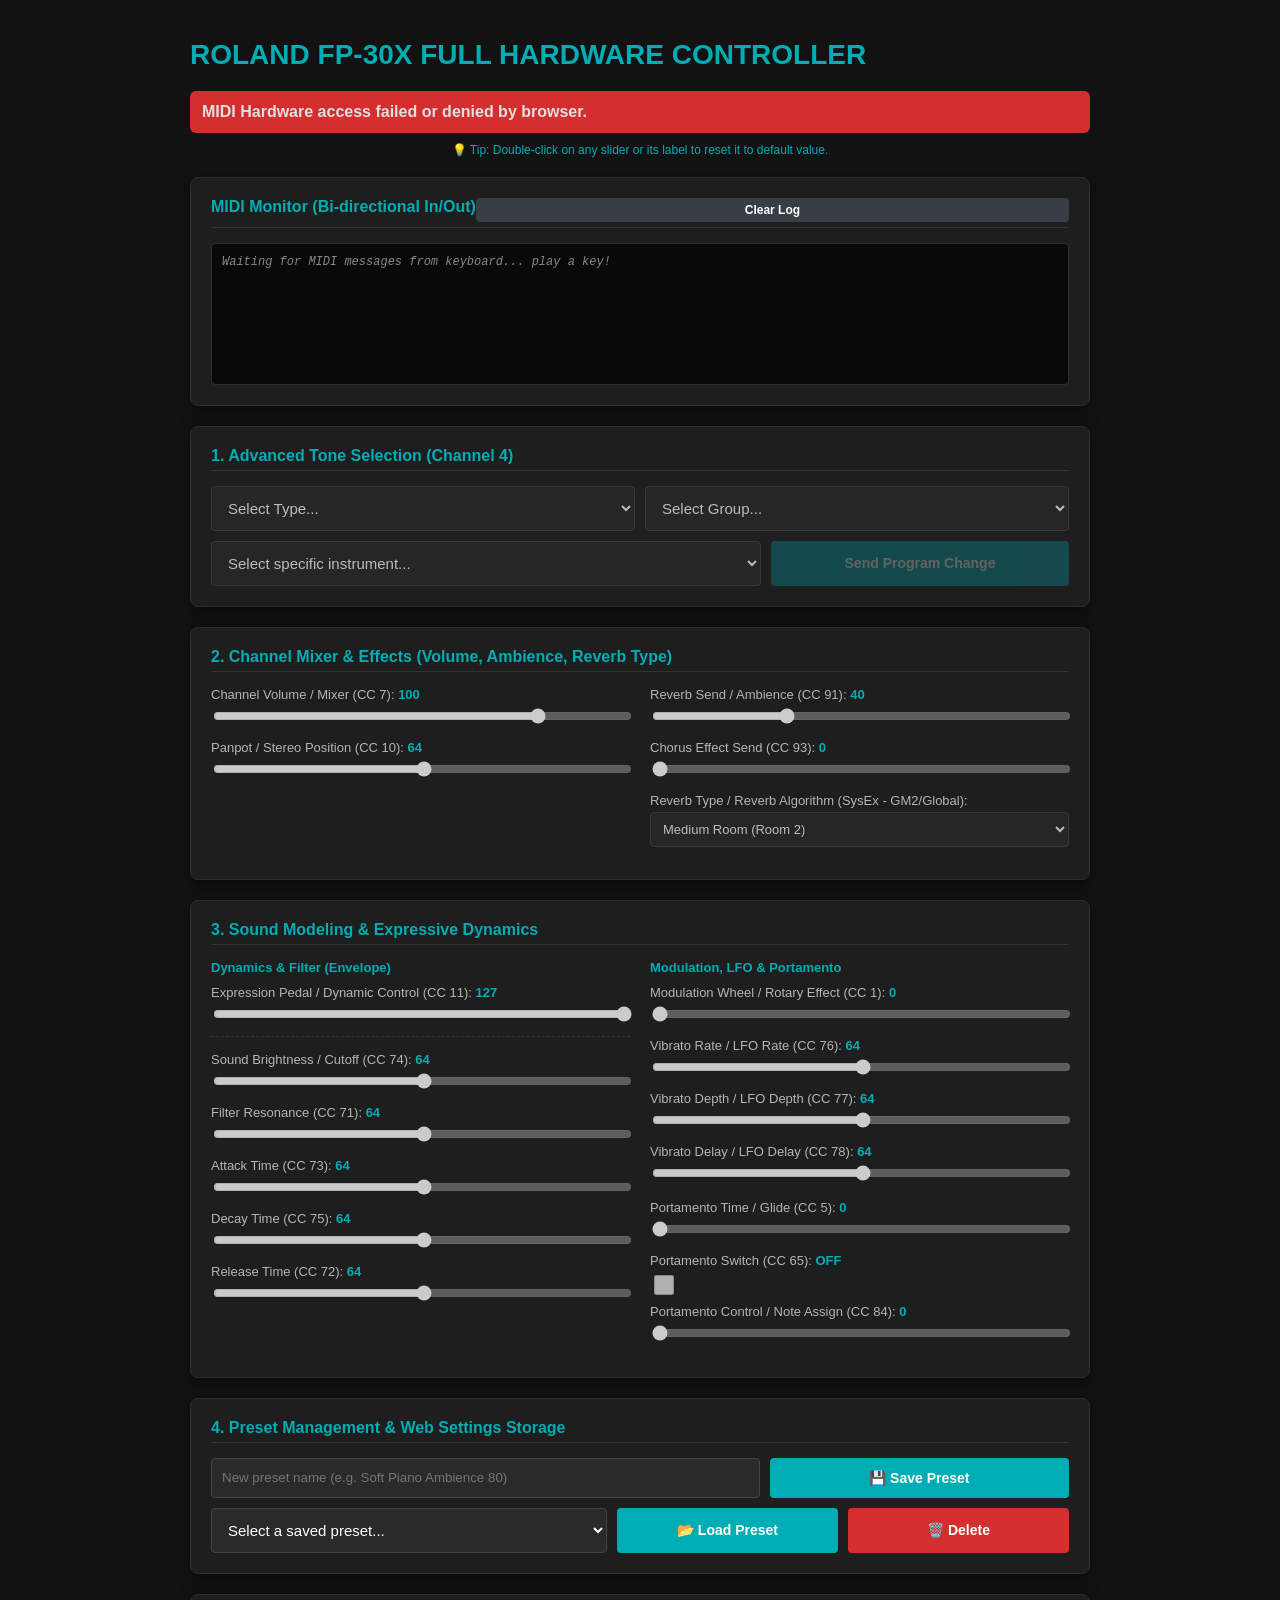
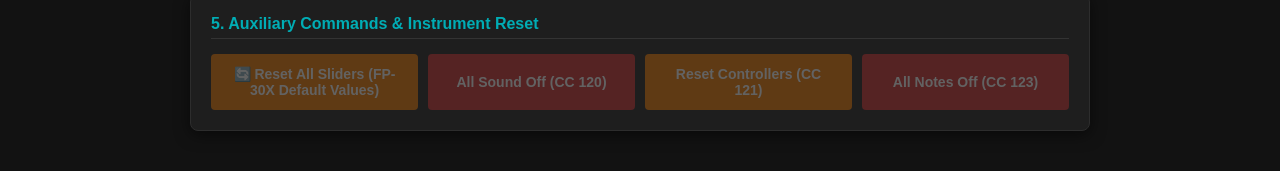
==== index.html @ 922e84ca "Rename fp30x.html to index.html" ====
<!DOCTYPE html>
<html lang="en">
<head>
    <meta charset="UTF-8">
    <meta name="viewport" content="width=device-width, initial-scale=1.0">
    <title>Roland FP-30X Web Controller & Monitor</title>
    <link rel="stylesheet" href="style.css">
</head>
<body>

<div class="container">
    <h1>Roland FP-30X Full Hardware Controller</h1>
    <div id="status" class="status">Waiting for MIDI connection...</div>
    <p class="subtitle" style="text-align: center; margin-bottom: 20px; color: #00adb5;">💡 Tip: Double-click on any slider or its label to reset it to default value.</p>

    <!-- INPUT MONITOR (CHANNEL 1) -->
    <div class="panel">
        <div style="display: flex; justify-content: space-between; align-items: center; border-bottom: 1px solid #333; padding-bottom: 5px; margin-bottom: 15px;">
            <h2 style="border: none; margin: 0;">MIDI Monitor (Bi-directional In/Out)</h2>
            <button id="btnClearMonitor" style="width: auto; padding: 5px 15px; margin: 0; font-size: 12px; background: #393e46;">Clear Log</button>
        </div>
        <div class="monitor-box" id="midiMonitorLog">
            <div class="monitor-row system-msg">Waiting for MIDI messages from keyboard... play a key!</div>
        </div>
    </div>

    <!-- SECTION 1: TONE & HIERARCHICAL SOUNDS -->
    <div class="panel">
        <h2>1. Advanced Tone Selection (Channel 4)</h2>
        <div class="row" style="display: flex; flex-direction: column; gap: 10px;">
            <div style="display: flex; gap: 10px;">
                <select id="macroTypeSelect" disabled>
                    <option value="">Select Type...</option>
                    <option value="Nativi">Native Instruments (SuperNATURAL)</option>
                    <option value="GM2">GM2 Instruments (General MIDI 2)</option>
                </select>
                <select id="groupSelect" disabled>
                    <option value="">Select Group...</option>
                </select>
            </div>
            <div style="display: flex; gap: 10px;">
                <select id="soundSelect" disabled style="flex: 2;">
                    <option value="">Select specific instrument...</option>
                </select>
                <button id="btnChangeSound" disabled style="flex: 1;">Send Program Change</button>
            </div>
        </div>
    </div>

    <!-- SECTION 2: CHANNEL MIXER & EFFECTS -->
    <div class="panel">
        <h2>2. Channel Mixer & Effects (Volume, Ambience, Reverb Type)</h2>
        <div class="grid-2">
            <div>
                <div class="slider-container" id="container_cc7">
                    <label class="reset-trigger">Channel Volume / Mixer (CC 7): <span id="cc7_val">100</span></label>
                    <input type="range" id="cc7" min="0" max="127" value="100" disabled>
                </div>
                <div class="slider-container" id="container_cc10">
                    <label class="reset-trigger">Panpot / Stereo Position (CC 10): <span id="cc10_val">64</span></label>
                    <input type="range" id="cc10" min="0" max="127" value="64" disabled>
                </div>
            </div>
            <div>
                <div class="slider-container" id="container_cc91">
                    <label class="reset-trigger">Reverb Send / Ambience (CC 91): <span id="cc91_val">40</span></label>
                    <input type="range" id="cc91" min="0" max="127" value="40" disabled>
                </div>
                <div class="slider-container" id="container_cc93">
                    <label class="reset-trigger">Chorus Effect Send (CC 93): <span id="cc93_val">0</span></label>
                    <input type="range" id="cc93" min="0" max="127" value="0" disabled>
                </div>
                <div class="slider-container" style="margin-top: 10px;">
                    <label>Reverb Type / Reverb Algorithm (SysEx - GM2/Global):</label>
                    <select id="reverbTypeSelect" disabled style="padding: 8px; font-size: 13px;">
                        <option value="0">Small Room (Room 1)</option>
                        <option value="1" selected>Medium Room (Room 2)</option>
                        <option value="2">Large Room (Room 3)</option>
                        <option value="3">Medium Hall (Hall 1)</option>
                        <option value="4">Large Hall (Hall 2)</option>
                        <option value="8">Plate</option>
                    </select>
                </div>
            </div>
        </div>
    </div>

    <!-- SECTION 3: SOUND MODELING & EXPRESSIVE DYNAMICS -->
    <div class="panel">
        <h2>3. Sound Modeling & Expressive Dynamics</h2>
        <div class="grid-2">
            <div>
                <h3 style="font-size:13px; color:#00adb5; margin-top:0; margin-bottom:10px;">Dynamics & Filter (Envelope)</h3>
                <div class="slider-container" id="container_cc11" style="margin-bottom: 15px; border-bottom: 1px dashed #333; padding-bottom: 10px;">
                    <label class="reset-trigger">Expression Pedal / Dynamic Control (CC 11): <span id="cc11_val">127</span></label>
                    <input type="range" id="cc11" min="0" max="127" value="127" disabled>
                </div>
                <div class="slider-container" id="container_cc74">
                    <label class="reset-trigger">Sound Brightness / Cutoff (CC 74): <span id="cc74_val">64</span></label>
                    <input type="range" id="cc74" min="0" max="127" value="64" disabled>
                </div>
                <div class="slider-container" id="container_cc71">
                    <label class="reset-trigger">Filter Resonance (CC 71): <span id="cc71_val">64</span></label>
                    <input type="range" id="cc71" min="0" max="127" value="64" disabled>
                </div>
                <div class="slider-container" id="container_cc73">
                    <label class="reset-trigger">Attack Time (CC 73): <span id="cc73_val">64</span></label>
                    <input type="range" id="cc73" min="0" max="127" value="64" disabled>
                </div>
                <div class="slider-container" id="container_cc75">
                    <label class="reset-trigger">Decay Time (CC 75): <span id="cc75_val">64</span></label>
                    <input type="range" id="cc75" min="0" max="127" value="64" disabled>
                </div>
                <div class="slider-container" id="container_cc72">
                    <label class="reset-trigger">Release Time (CC 72): <span id="cc72_val">64</span></label>
                    <input type="range" id="cc72" min="0" max="127" value="64" disabled>
                </div>
            </div>
            <div>
                <h3 style="font-size:13px; color:#00adb5; margin-top:0; margin-bottom:10px;">Modulation, LFO & Portamento</h3>
                <div class="slider-container" id="container_cc1">
                    <label class="reset-trigger">Modulation Wheel / Rotary Effect (CC 1): <span id="cc1_val">0</span></label>
                    <input type="range" id="cc1" min="0" max="127" value="0" disabled>
                </div>
                <div class="slider-container" id="container_cc76">
                    <label class="reset-trigger">Vibrato Rate / LFO Rate (CC 76): <span id="cc76_val">64</span></label>
                    <input type="range" id="cc76" min="0" max="127" value="64" disabled>
                </div>
                <div class="slider-container" id="container_cc77">
                    <label class="reset-trigger">Vibrato Depth / LFO Depth (CC 77): <span id="cc77_val">64</span></label>
                    <input type="range" id="cc77" min="0" max="127" value="64" disabled>
                </div>
                <div class="slider-container" id="container_cc78">
                    <label class="reset-trigger">Vibrato Delay / LFO Delay (CC 78): <span id="cc78_val">64</span></label>
                    <input type="range" id="cc78" min="0" max="127" value="64" disabled>
                </div>
                <div class="slider-container" id="container_cc5" style="margin-top:15px;">
                    <label class="reset-trigger">Portamento Time / Glide (CC 5): <span id="cc5_val">0</span></label>
                    <input type="range" id="cc5" min="0" max="127" value="0" disabled>
                </div>
                <div class="slider-container" id="container_cc65" style="margin-bottom:5px;">
                    <label class="reset-trigger">Portamento Switch (CC 65): <span id="cc65_val">OFF</span></label>
                    <input type="checkbox" id="cc65" disabled>
                </div>
                <div class="slider-container" id="container_cc84">
                    <label class="reset-trigger">Portamento Control / Note Assign (CC 84): <span id="cc84_val">0</span></label>
                    <input type="range" id="cc84" min="0" max="127" value="0" disabled>
                </div>
            </div>
        </div>
    </div>

    <!-- SECTION 4: PRESET MANAGEMENT & WEB SETTINGS STORAGE -->
    <div class="panel">
        <h2>4. Preset Management & Web Settings Storage</h2>
        <div class="row" style="display: flex; gap: 10px; flex-wrap: wrap;">
            <input type="text" id="presetNameInput" placeholder="New preset name (e.g. Soft Piano Ambience 80)" style="flex: 2; padding: 10px; background: #2a2a2a; border: 1px solid #444; color: white; border-radius: 4px;">
            <button id="btnSavePreset" style="flex: 1;">💾 Save Preset</button>
        </div>
        <div class="row" style="display: flex; gap: 10px; margin-top: 10px; flex-wrap: wrap;">
            <select id="presetSelect" style="flex: 2;">
                <option value="">Select a saved preset...</option>
            </select>
            <button id="btnLoadPreset" style="flex: 1;">📂 Load Preset</button>
            <button id="btnDeletePreset" class="btn-danger" style="flex: 1; min-width: 100px;">🗑️ Delete</button>
        </div>
    </div>

    <!-- SECTION 5: AUXILIARY COMMANDS & INSTRUMENT RESET -->
    <div class="panel">
        <h2>5. Auxiliary Commands & Instrument Reset</h2>
        <div class="btn-group">
            <button id="btnResetAllSliders" class="btn-warn" disabled>🔄 Reset All Sliders (FP-30X Default Values)</button>
            <button id="btnAllSoundOff" class="btn-danger" disabled>All Sound Off (CC 120)</button>
            <button id="btnResetControllers" class="btn-warn" disabled>Reset Controllers (CC 121)</button>
            <button id="btnAllNotesOff" class="btn-danger" disabled>All Notes Off (CC 123)</button>
        </div>
    </div>

    <!-- SECTION 6: DRUM VISUALIZER PANELS -->
    <div id="drumVisualizer" class="panel hidden">
        <h2>6. Selected Drum Kit Key Map</h2>
        <p class="subtitle">Check physical key assignments for sampled percussion on your FP-30X</p>
        <select id="drumKeySelect" disabled></select>
        <div class="table-responsive">
            <table id="drumTable">
                <thead>
                    <tr><th>Drum Set</th><th>Assigned Hardware Instrument</th></tr>
                </thead>
                <tbody></tbody>
            </table>
        </div>
    </div>
</div>

<script src="sounds-config.js"></script>
<script src="app.js"></script>
</body>
</html>
---- style.css ----
body {
    font-family: 'Segoe UI', -apple-system, BlinkMacSystemFont, sans-serif;
    background: #121212;
    color: #e0e0e0;
    padding: 20px;
    margin: 0;
}

.container {
    max-width: 900px;
    margin: 0 auto;
}

h1 {
    color: #00adb5;
    font-size: 28px;
    margin-bottom: 20px;
    text-transform: uppercase;
}

h2 {
    font-size: 16px;
    color: #00adb5;
    margin-top: 0;
    margin-bottom: 15px;
    border-bottom: 1px solid #333;
    padding-bottom: 5px;
    text-align: left;
}

.panel {
    background: #1e1e1e;
    padding: 20px;
    border-radius: 8px;
    box-shadow: 0 4px 15px rgba(0,0,0,0.5);
    margin-bottom: 20px;
    border: 1px solid #2d2d2d;
}

.grid-2 {
    display: grid;
    grid-template-columns: 1fr 1fr;
    gap: 20px;
}

@media(max-width: 768px) {
    .grid-2 { grid-template-columns: 1fr; }
}

.status {
    margin-bottom: 20px;
    padding: 12px;
    border-radius: 6px;
    font-weight: bold;
    background: #393e46;
}

.slider-container {
    text-align: left;
    margin-bottom: 12px;
}

.slider-container label {
    display: block;
    font-size: 13px;
    color: #b5b5b5;
    margin-bottom: 4px;
}

.slider-container label span {
    font-weight: bold;
    color: #00adb5;
}

input[type=range] {
    width: 100%;
    background: #333;
    accent-color: #00adb5;
}

input[type=checkbox] {
    width: 20px;
    height: 20px;
    accent-color: #00adb5;
}

.btn-group {
    display: flex;
    gap: 10px;
    flex-wrap: wrap;
}

button {
    background: #00adb5;
    color: white;
    border: none;
    padding: 12px 18px;
    border-radius: 4px;
    cursor: pointer;
    font-size: 14px;
    font-weight: bold;
    flex: 1;
    min-width: 200px;
    transition: filter 0.2s;
}

button:hover:not(:disabled) { filter: brightness(1.2); }
button:disabled { opacity: 0.3; cursor: not-allowed; }

.btn-danger { background: #d32f2f; }
.btn-warn { background: #f57c00; }

select {
    padding: 12px;
    background: #2a2a2a;
    color: white;
    border: 1px solid #444;
    border-radius: 4px;
    font-size: 15px;
    width: 100%;
}

.row {
    display: flex;
    gap: 15px;
}
.row select { flex: 2; }
.row button { flex: 1; margin-top: 0; }

optgroup { background: #1e1e1e; color: #00adb5; }
optgroup option { color: #fff; }
.hidden { display: none; }
.subtitle { font-size: 12px; color: #888; text-align: left; margin-top: -10px; }
table { width: 100%; border-collapse: collapse; text-align: left; margin-top: 15px; font-size: 13px;}
th, td { padding: 8px; border-bottom: 1px solid #333; }
th { background: #2a2a2a; color: #00adb5; }

.monitor-box {
    background: #090909;
    border: 1px solid #2d2d2d;
    border-radius: 4px;
    height: 120px;
    overflow-y: auto;
    padding: 10px;
    text-align: left;
    font-family: 'Courier New', Courier, monospace;
    font-size: 12px;
}

.monitor-row {
    margin-bottom: 4px;
    line-height: 1.4;
}

.note-on { color: #4caf50; }
.note-off { color: #f44336; }
.cc-msg { color: #ffeb3b; }
.pb-msg { color: #2196f3; }
.system-msg { color: #888; font-style: italic; }
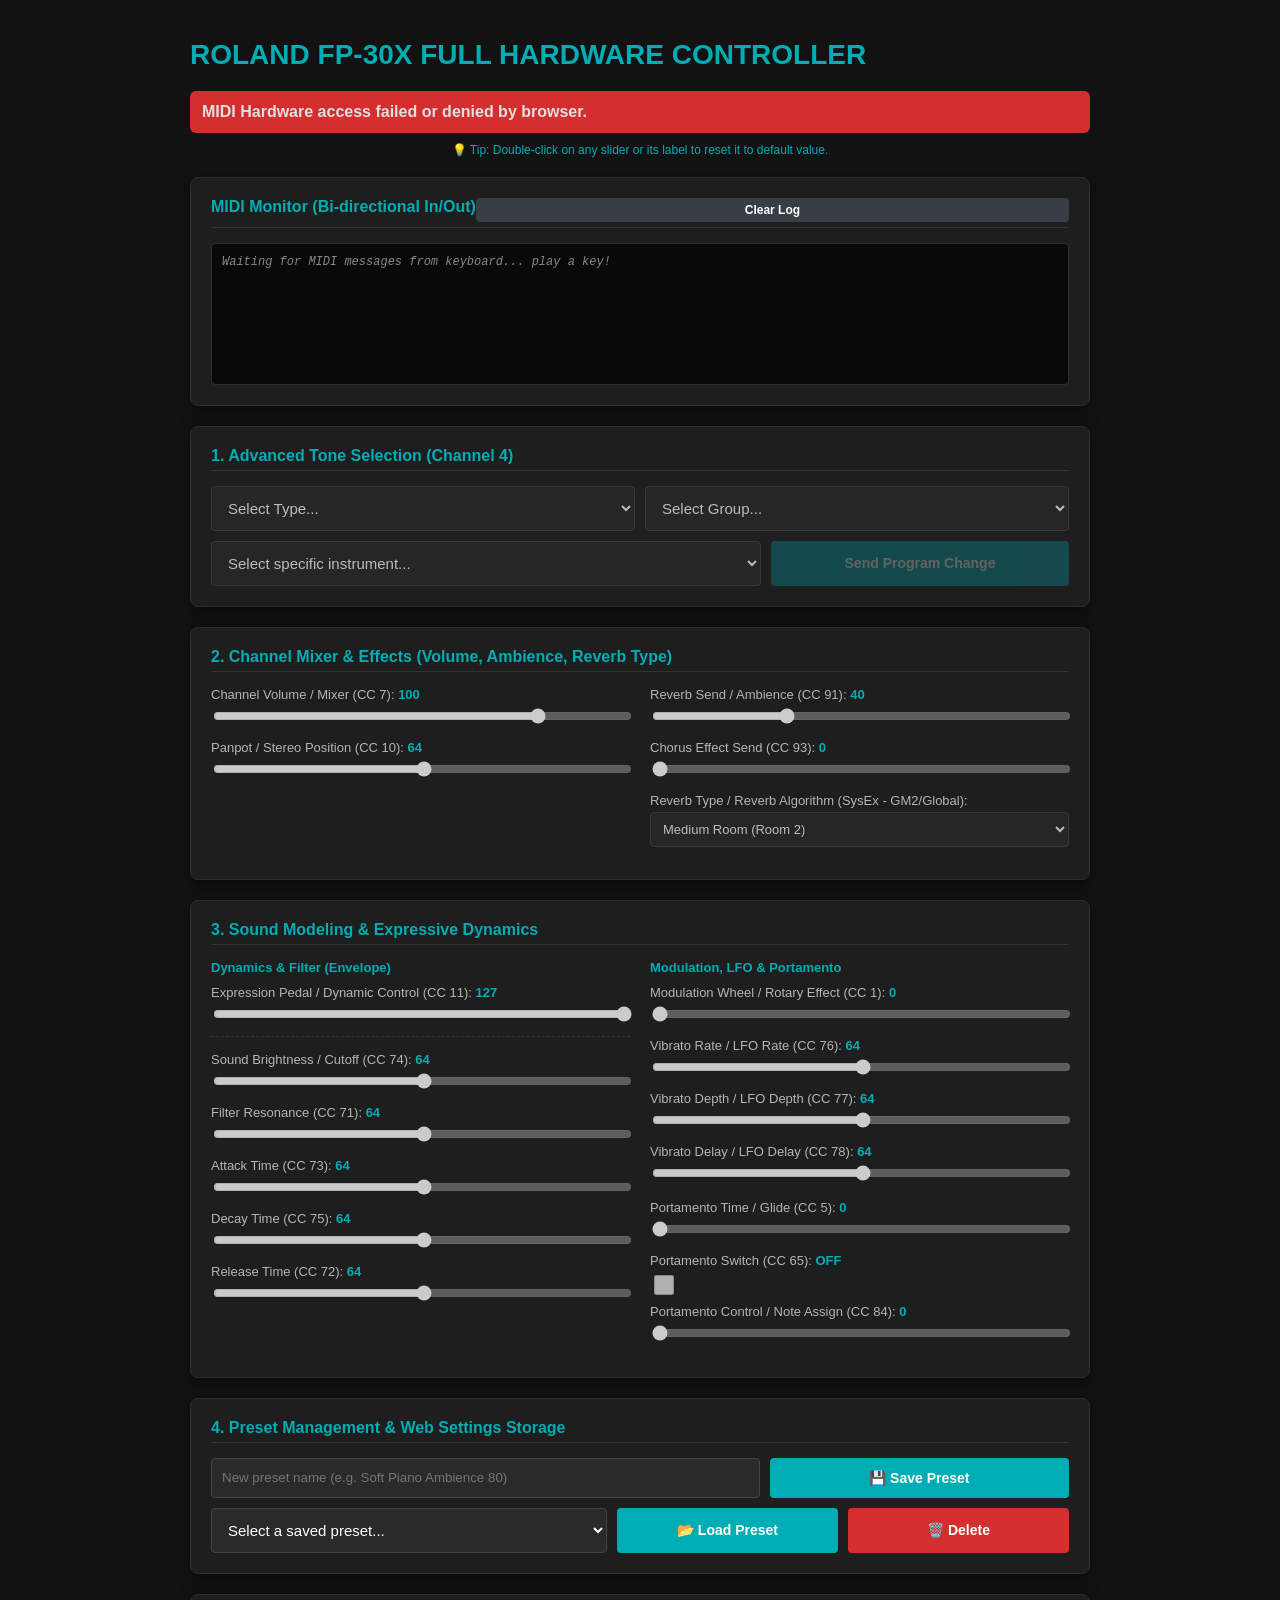
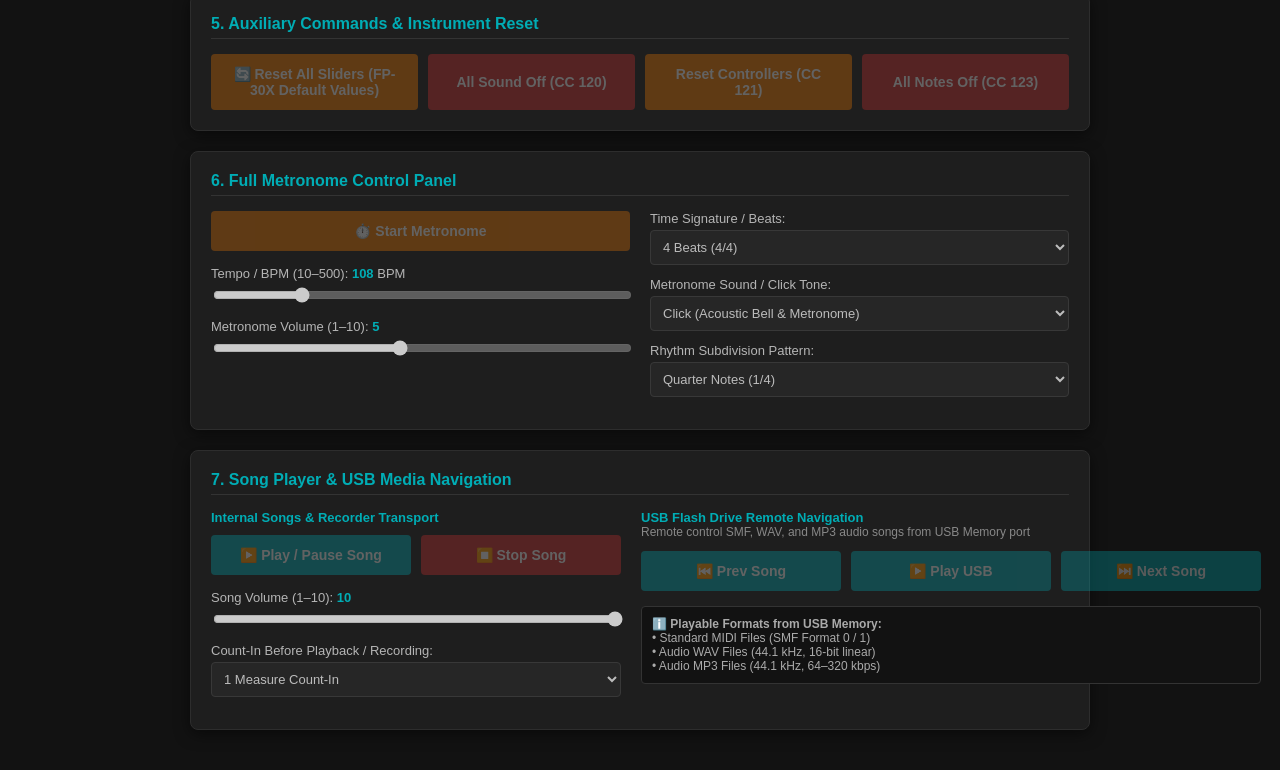
==== commit 4251fa26: "Add files via upload" ====
--- a/index.html
+++ b/index.html
@@ -177,9 +177,102 @@
         </div>
     </div>
 
-    <!-- SECTION 6: DRUM VISUALIZER PANELS -->
+    <!-- SECTION 6: FULL METRONOME CONTROL -->
+    <div class="panel">
+        <h2>6. Full Metronome Control Panel</h2>
+        <div class="grid-2">
+            <div>
+                <div style="display: flex; gap: 10px; margin-bottom: 15px; align-items: center;">
+                    <button id="metroToggleBtn" class="btn-warn" disabled style="flex: 1;">⏱️ Start Metronome</button>
+                </div>
+                <div class="slider-container">
+                    <label>Tempo / BPM (10–500): <span id="metroBpmVal">108</span> BPM</label>
+                    <input type="range" id="metroBpmInput" min="10" max="500" value="108" disabled>
+                </div>
+                <div class="slider-container">
+                    <label>Metronome Volume (1–10): <span id="metroVolVal">5</span></label>
+                    <input type="range" id="metroVolInput" min="1" max="10" value="5" disabled>
+                </div>
+            </div>
+            <div>
+                <div class="slider-container">
+                    <label>Time Signature / Beats:</label>
+                    <select id="metroBeatSelect" disabled style="padding: 8px; font-size: 13px;">
+                        <option value="0">0 (Weak beats only / 4/4)</option>
+                        <option value="2">2 Beats (2/4)</option>
+                        <option value="3">3 Beats (3/4)</option>
+                        <option value="4" selected>4 Beats (4/4)</option>
+                        <option value="5">5 Beats (5/4)</option>
+                        <option value="6">6 Beats (6/4)</option>
+                        <option value="7">7 Beats (7/4)</option>
+                    </select>
+                </div>
+                <div class="slider-container" style="margin-top: 10px;">
+                    <label>Metronome Sound / Click Tone:</label>
+                    <select id="metroToneSelect" disabled style="padding: 8px; font-size: 13px;">
+                        <option value="0" selected>Click (Acoustic Bell & Metronome)</option>
+                        <option value="1">Electronic Click</option>
+                        <option value="2">Voice (Japanese)</option>
+                        <option value="3">Voice (English)</option>
+                    </select>
+                </div>
+                <div class="slider-container" style="margin-top: 10px;">
+                    <label>Rhythm Subdivision Pattern:</label>
+                    <select id="metroPatternSelect" disabled style="padding: 8px; font-size: 13px;">
+                        <option value="0" selected>Quarter Notes (1/4)</option>
+                        <option value="1">Eighth Notes (1/8)</option>
+                        <option value="2">Triplets (1/8T)</option>
+                        <option value="3">Sixteenth Notes (1/16)</option>
+                    </select>
+                </div>
+            </div>
+        </div>
+    </div>
+
+    <!-- SECTION 7: INTERNAL SONG PLAYER & USB MEDIA COMPANION -->
+    <div class="panel">
+        <h2>7. Song Player & USB Media Navigation</h2>
+        <div class="grid-2">
+            <div>
+                <h3 style="font-size:13px; color:#00adb5; margin-top:0; margin-bottom:10px;">Internal Songs & Recorder Transport</h3>
+                <div style="display: flex; gap: 10px; margin-bottom: 15px;">
+                    <button id="songPlayBtn" style="flex: 1;" disabled>▶️ Play / Pause Song</button>
+                    <button id="songStopBtn" class="btn-danger" style="flex: 1;" disabled>⏹️ Stop Song</button>
+                </div>
+                <div class="slider-container">
+                    <label>Song Volume (1–10): <span id="songVolVal">10</span></label>
+                    <input type="range" id="songVolInput" min="1" max="10" value="10" disabled>
+                </div>
+                <div class="slider-container" style="margin-top: 10px;">
+                    <label>Count-In Before Playback / Recording:</label>
+                    <select id="countInSelect" disabled style="padding: 8px; font-size: 13px;">
+                        <option value="0">Off (Start Immediately)</option>
+                        <option value="1" selected>1 Measure Count-In</option>
+                        <option value="2">2 Measures Count-In</option>
+                    </select>
+                </div>
+            </div>
+            <div>
+                <h3 style="font-size:13px; color:#00adb5; margin-top:0; margin-bottom:10px;">USB Flash Drive Remote Navigation</h3>
+                <p class="subtitle" style="margin-bottom: 12px;">Remote control SMF, WAV, and MP3 audio songs from USB Memory port</p>
+                <div style="display: flex; gap: 10px; margin-bottom: 15px;">
+                    <button id="usbPrevBtn" style="flex: 1;" disabled>⏮️ Prev Song</button>
+                    <button id="usbPlayBtn" style="flex: 1;" disabled>▶️ Play USB</button>
+                    <button id="usbNextBtn" style="flex: 1;" disabled>⏭️ Next Song</button>
+                </div>
+                <div style="background: #121212; padding: 10px; border-radius: 4px; font-size: 12px; color: #aaa; border: 1px solid #333;">
+                    ℹ️ <strong>Playable Formats from USB Memory:</strong><br>
+                    • Standard MIDI Files (SMF Format 0 / 1)<br>
+                    • Audio WAV Files (44.1 kHz, 16-bit linear)<br>
+                    • Audio MP3 Files (44.1 kHz, 64–320 kbps)
+                </div>
+            </div>
+        </div>
+    </div>
+
+    <!-- SECTION 8: DRUM VISUALIZER PANELS -->
     <div id="drumVisualizer" class="panel hidden">
-        <h2>6. Selected Drum Kit Key Map</h2>
+        <h2>8. Selected Drum Kit Key Map</h2>
         <p class="subtitle">Check physical key assignments for sampled percussion on your FP-30X</p>
         <select id="drumKeySelect" disabled></select>
         <div class="table-responsive">
@@ -196,4 +289,4 @@
 <script src="sounds-config.js"></script>
 <script src="app.js"></script>
 </body>
-</html>
+</html>
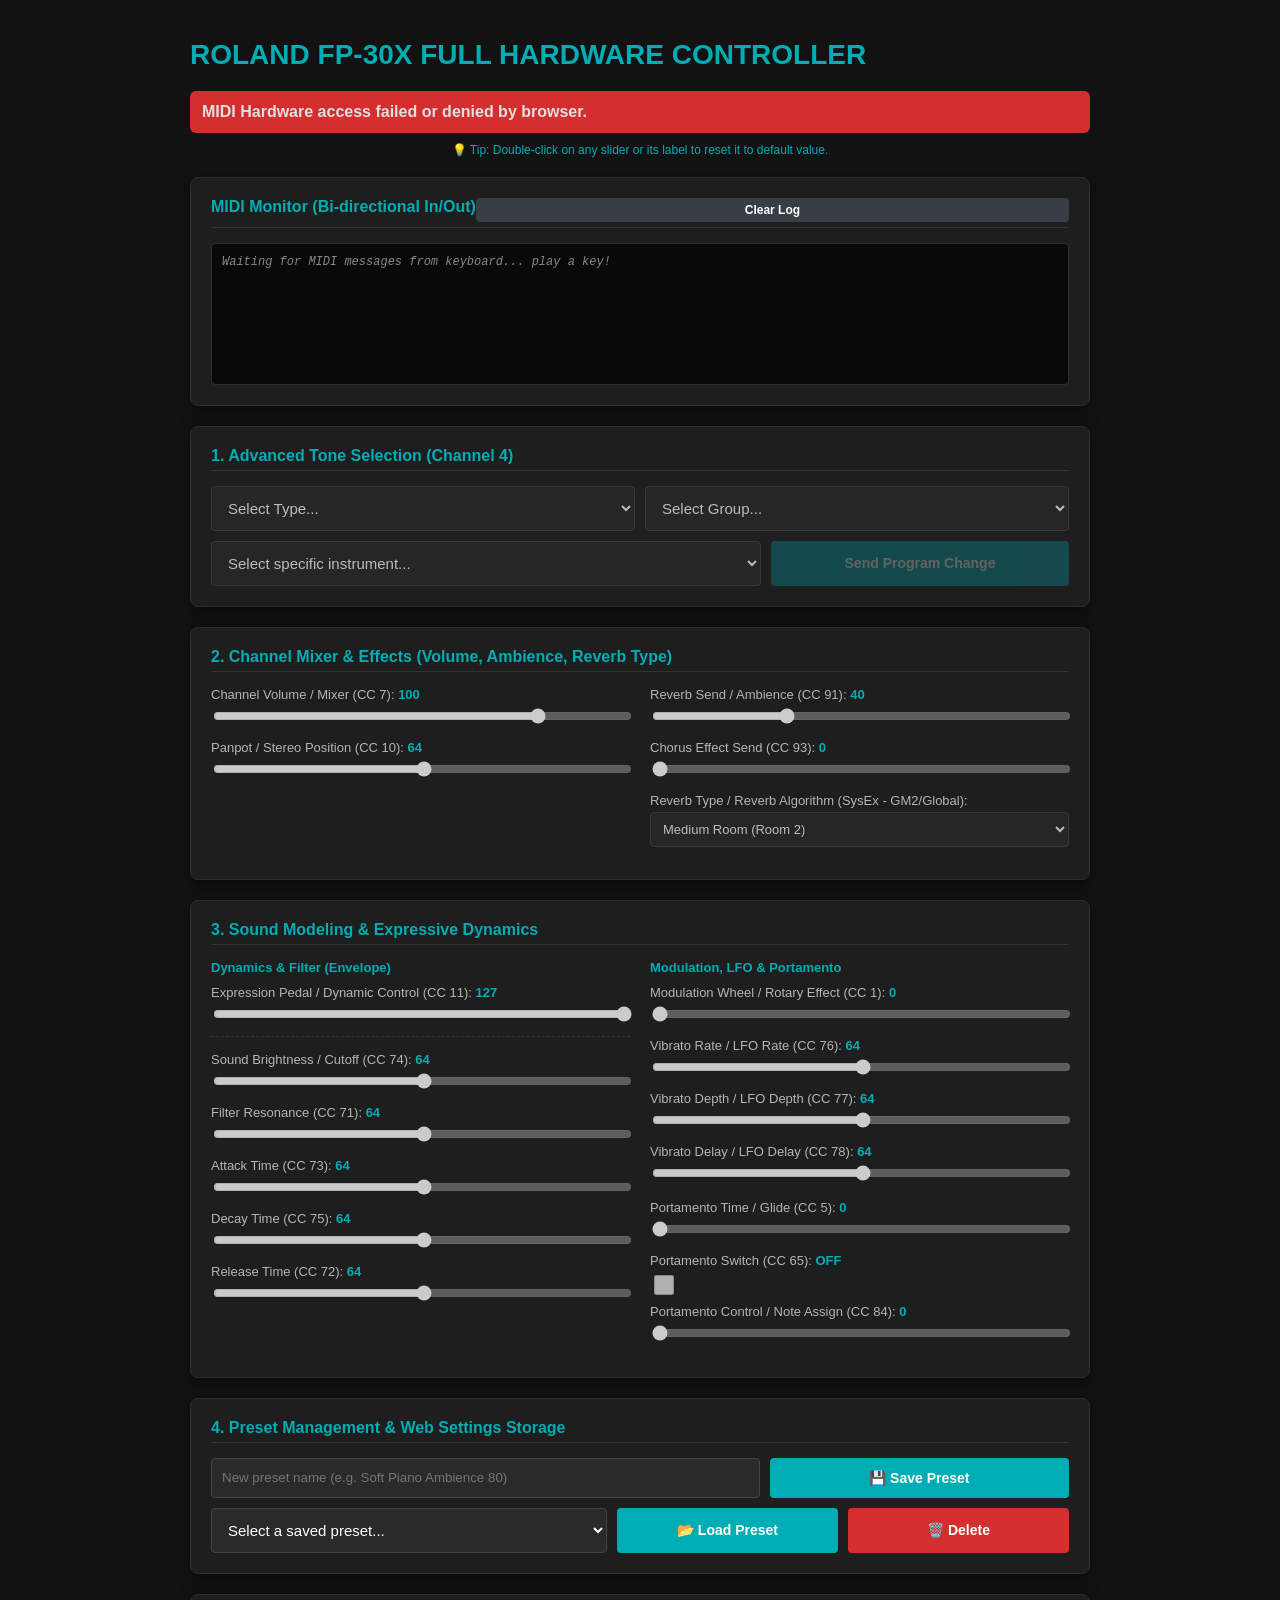
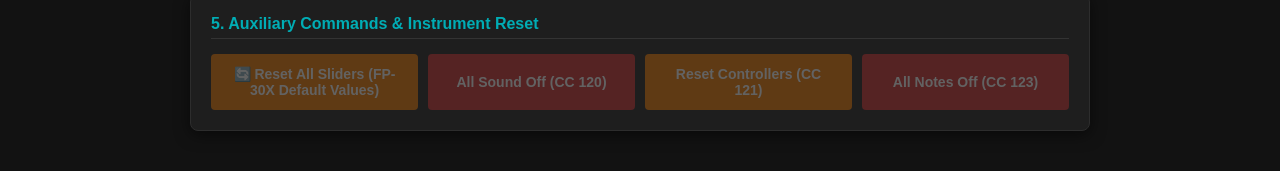
==== commit c3a77935: "Add files via upload" ====
--- a/index.html
+++ b/index.html
@@ -177,102 +177,9 @@
         </div>
     </div>
 
-    <!-- SECTION 6: FULL METRONOME CONTROL -->
-    <div class="panel">
-        <h2>6. Full Metronome Control Panel</h2>
-        <div class="grid-2">
-            <div>
-                <div style="display: flex; gap: 10px; margin-bottom: 15px; align-items: center;">
-                    <button id="metroToggleBtn" class="btn-warn" disabled style="flex: 1;">⏱️ Start Metronome</button>
-                </div>
-                <div class="slider-container">
-                    <label>Tempo / BPM (10–500): <span id="metroBpmVal">108</span> BPM</label>
-                    <input type="range" id="metroBpmInput" min="10" max="500" value="108" disabled>
-                </div>
-                <div class="slider-container">
-                    <label>Metronome Volume (1–10): <span id="metroVolVal">5</span></label>
-                    <input type="range" id="metroVolInput" min="1" max="10" value="5" disabled>
-                </div>
-            </div>
-            <div>
-                <div class="slider-container">
-                    <label>Time Signature / Beats:</label>
-                    <select id="metroBeatSelect" disabled style="padding: 8px; font-size: 13px;">
-                        <option value="0">0 (Weak beats only / 4/4)</option>
-                        <option value="2">2 Beats (2/4)</option>
-                        <option value="3">3 Beats (3/4)</option>
-                        <option value="4" selected>4 Beats (4/4)</option>
-                        <option value="5">5 Beats (5/4)</option>
-                        <option value="6">6 Beats (6/4)</option>
-                        <option value="7">7 Beats (7/4)</option>
-                    </select>
-                </div>
-                <div class="slider-container" style="margin-top: 10px;">
-                    <label>Metronome Sound / Click Tone:</label>
-                    <select id="metroToneSelect" disabled style="padding: 8px; font-size: 13px;">
-                        <option value="0" selected>Click (Acoustic Bell & Metronome)</option>
-                        <option value="1">Electronic Click</option>
-                        <option value="2">Voice (Japanese)</option>
-                        <option value="3">Voice (English)</option>
-                    </select>
-                </div>
-                <div class="slider-container" style="margin-top: 10px;">
-                    <label>Rhythm Subdivision Pattern:</label>
-                    <select id="metroPatternSelect" disabled style="padding: 8px; font-size: 13px;">
-                        <option value="0" selected>Quarter Notes (1/4)</option>
-                        <option value="1">Eighth Notes (1/8)</option>
-                        <option value="2">Triplets (1/8T)</option>
-                        <option value="3">Sixteenth Notes (1/16)</option>
-                    </select>
-                </div>
-            </div>
-        </div>
-    </div>
-
-    <!-- SECTION 7: INTERNAL SONG PLAYER & USB MEDIA COMPANION -->
-    <div class="panel">
-        <h2>7. Song Player & USB Media Navigation</h2>
-        <div class="grid-2">
-            <div>
-                <h3 style="font-size:13px; color:#00adb5; margin-top:0; margin-bottom:10px;">Internal Songs & Recorder Transport</h3>
-                <div style="display: flex; gap: 10px; margin-bottom: 15px;">
-                    <button id="songPlayBtn" style="flex: 1;" disabled>▶️ Play / Pause Song</button>
-                    <button id="songStopBtn" class="btn-danger" style="flex: 1;" disabled>⏹️ Stop Song</button>
-                </div>
-                <div class="slider-container">
-                    <label>Song Volume (1–10): <span id="songVolVal">10</span></label>
-                    <input type="range" id="songVolInput" min="1" max="10" value="10" disabled>
-                </div>
-                <div class="slider-container" style="margin-top: 10px;">
-                    <label>Count-In Before Playback / Recording:</label>
-                    <select id="countInSelect" disabled style="padding: 8px; font-size: 13px;">
-                        <option value="0">Off (Start Immediately)</option>
-                        <option value="1" selected>1 Measure Count-In</option>
-                        <option value="2">2 Measures Count-In</option>
-                    </select>
-                </div>
-            </div>
-            <div>
-                <h3 style="font-size:13px; color:#00adb5; margin-top:0; margin-bottom:10px;">USB Flash Drive Remote Navigation</h3>
-                <p class="subtitle" style="margin-bottom: 12px;">Remote control SMF, WAV, and MP3 audio songs from USB Memory port</p>
-                <div style="display: flex; gap: 10px; margin-bottom: 15px;">
-                    <button id="usbPrevBtn" style="flex: 1;" disabled>⏮️ Prev Song</button>
-                    <button id="usbPlayBtn" style="flex: 1;" disabled>▶️ Play USB</button>
-                    <button id="usbNextBtn" style="flex: 1;" disabled>⏭️ Next Song</button>
-                </div>
-                <div style="background: #121212; padding: 10px; border-radius: 4px; font-size: 12px; color: #aaa; border: 1px solid #333;">
-                    ℹ️ <strong>Playable Formats from USB Memory:</strong><br>
-                    • Standard MIDI Files (SMF Format 0 / 1)<br>
-                    • Audio WAV Files (44.1 kHz, 16-bit linear)<br>
-                    • Audio MP3 Files (44.1 kHz, 64–320 kbps)
-                </div>
-            </div>
-        </div>
-    </div>
-
-    <!-- SECTION 8: DRUM VISUALIZER PANELS -->
+    <!-- SECTION 6: DRUM VISUALIZER PANELS -->
     <div id="drumVisualizer" class="panel hidden">
-        <h2>8. Selected Drum Kit Key Map</h2>
+        <h2>6. Selected Drum Kit Key Map</h2>
         <p class="subtitle">Check physical key assignments for sampled percussion on your FP-30X</p>
         <select id="drumKeySelect" disabled></select>
         <div class="table-responsive">
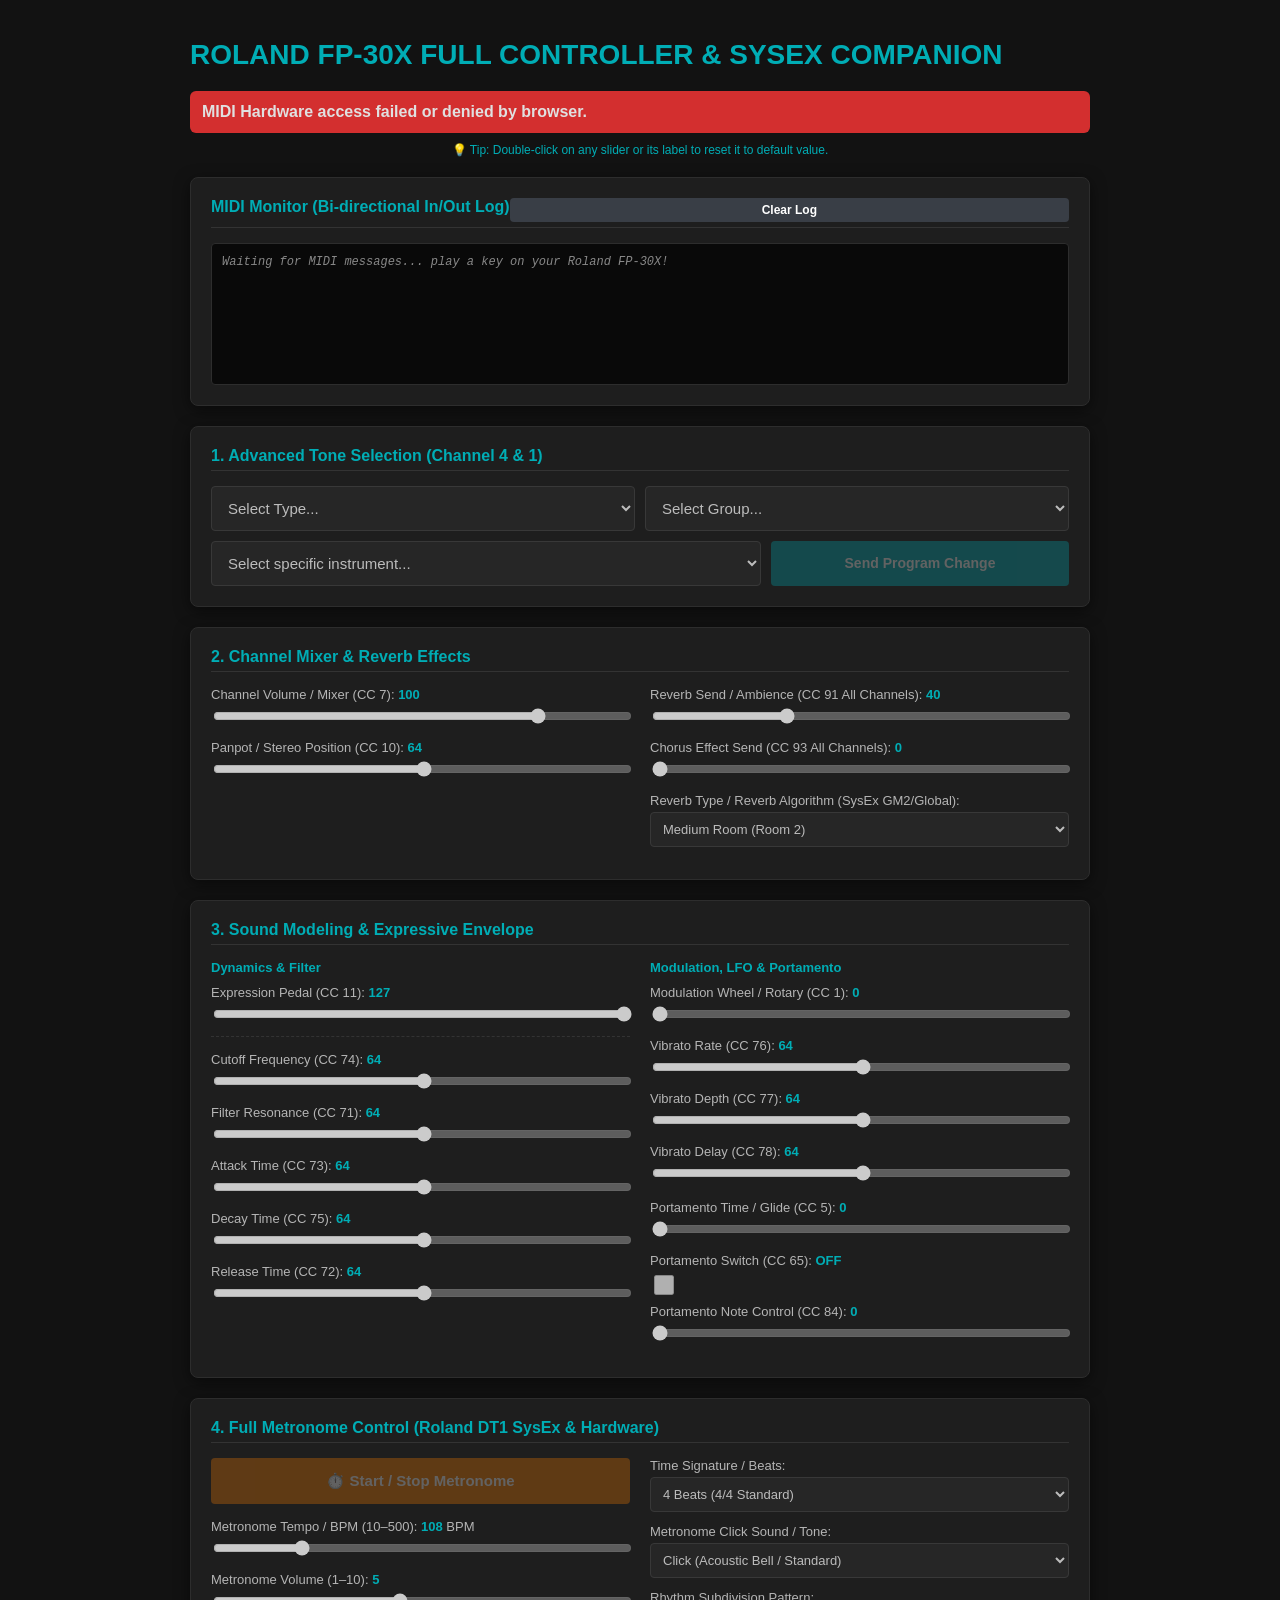
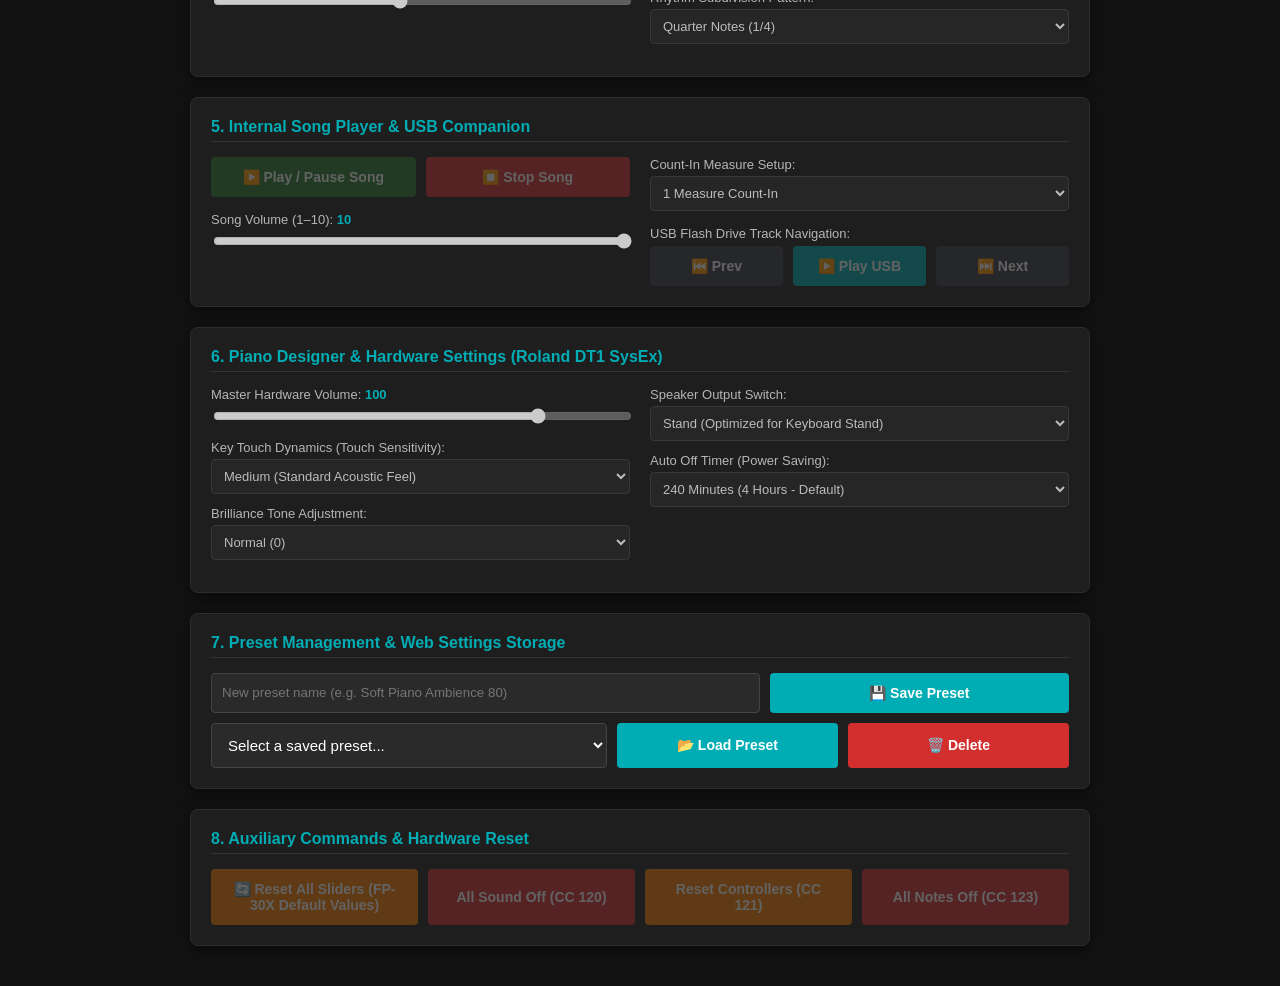
==== commit e5b129d8: "Add files via upload" ====
--- a/index.html
+++ b/index.html
@@ -3,30 +3,30 @@
 <head>
     <meta charset="UTF-8">
     <meta name="viewport" content="width=device-width, initial-scale=1.0">
-    <title>Roland FP-30X Web Controller & Monitor</title>
+    <title>Roland FP-30X Full Controller & SysEx Companion</title>
     <link rel="stylesheet" href="style.css">
 </head>
 <body>
 
 <div class="container">
-    <h1>Roland FP-30X Full Hardware Controller</h1>
+    <h1>Roland FP-30X Full Controller & SysEx Companion</h1>
     <div id="status" class="status">Waiting for MIDI connection...</div>
     <p class="subtitle" style="text-align: center; margin-bottom: 20px; color: #00adb5;">💡 Tip: Double-click on any slider or its label to reset it to default value.</p>
 
-    <!-- INPUT MONITOR (CHANNEL 1) -->
+    <!-- INPUT MONITOR -->
     <div class="panel">
         <div style="display: flex; justify-content: space-between; align-items: center; border-bottom: 1px solid #333; padding-bottom: 5px; margin-bottom: 15px;">
-            <h2 style="border: none; margin: 0;">MIDI Monitor (Bi-directional In/Out)</h2>
+            <h2 style="border: none; margin: 0;">MIDI Monitor (Bi-directional In/Out Log)</h2>
             <button id="btnClearMonitor" style="width: auto; padding: 5px 15px; margin: 0; font-size: 12px; background: #393e46;">Clear Log</button>
         </div>
         <div class="monitor-box" id="midiMonitorLog">
-            <div class="monitor-row system-msg">Waiting for MIDI messages from keyboard... play a key!</div>
-        </div>
-    </div>
-
-    <!-- SECTION 1: TONE & HIERARCHICAL SOUNDS -->
-    <div class="panel">
-        <h2>1. Advanced Tone Selection (Channel 4)</h2>
+            <div class="monitor-row system-msg">Waiting for MIDI messages... play a key on your Roland FP-30X!</div>
+        </div>
+    </div>
+
+    <!-- SECTION 1: TONE SELECTION -->
+    <div class="panel">
+        <h2>1. Advanced Tone Selection (Channel 4 & 1)</h2>
         <div class="row" style="display: flex; flex-direction: column; gap: 10px;">
             <div style="display: flex; gap: 10px;">
                 <select id="macroTypeSelect" disabled>
@@ -49,7 +49,7 @@
 
     <!-- SECTION 2: CHANNEL MIXER & EFFECTS -->
     <div class="panel">
-        <h2>2. Channel Mixer & Effects (Volume, Ambience, Reverb Type)</h2>
+        <h2>2. Channel Mixer & Reverb Effects</h2>
         <div class="grid-2">
             <div>
                 <div class="slider-container" id="container_cc7">
@@ -63,15 +63,15 @@
             </div>
             <div>
                 <div class="slider-container" id="container_cc91">
-                    <label class="reset-trigger">Reverb Send / Ambience (CC 91): <span id="cc91_val">40</span></label>
+                    <label class="reset-trigger">Reverb Send / Ambience (CC 91 All Channels): <span id="cc91_val">40</span></label>
                     <input type="range" id="cc91" min="0" max="127" value="40" disabled>
                 </div>
                 <div class="slider-container" id="container_cc93">
-                    <label class="reset-trigger">Chorus Effect Send (CC 93): <span id="cc93_val">0</span></label>
+                    <label class="reset-trigger">Chorus Effect Send (CC 93 All Channels): <span id="cc93_val">0</span></label>
                     <input type="range" id="cc93" min="0" max="127" value="0" disabled>
                 </div>
                 <div class="slider-container" style="margin-top: 10px;">
-                    <label>Reverb Type / Reverb Algorithm (SysEx - GM2/Global):</label>
+                    <label>Reverb Type / Reverb Algorithm (SysEx GM2/Global):</label>
                     <select id="reverbTypeSelect" disabled style="padding: 8px; font-size: 13px;">
                         <option value="0">Small Room (Room 1)</option>
                         <option value="1" selected>Medium Room (Room 2)</option>
@@ -85,18 +85,18 @@
         </div>
     </div>
 
-    <!-- SECTION 3: SOUND MODELING & EXPRESSIVE DYNAMICS -->
-    <div class="panel">
-        <h2>3. Sound Modeling & Expressive Dynamics</h2>
-        <div class="grid-2">
-            <div>
-                <h3 style="font-size:13px; color:#00adb5; margin-top:0; margin-bottom:10px;">Dynamics & Filter (Envelope)</h3>
+    <!-- SECTION 3: SOUND MODELING -->
+    <div class="panel">
+        <h2>3. Sound Modeling & Expressive Envelope</h2>
+        <div class="grid-2">
+            <div>
+                <h3 style="font-size:13px; color:#00adb5; margin-top:0; margin-bottom:10px;">Dynamics & Filter</h3>
                 <div class="slider-container" id="container_cc11" style="margin-bottom: 15px; border-bottom: 1px dashed #333; padding-bottom: 10px;">
-                    <label class="reset-trigger">Expression Pedal / Dynamic Control (CC 11): <span id="cc11_val">127</span></label>
+                    <label class="reset-trigger">Expression Pedal (CC 11): <span id="cc11_val">127</span></label>
                     <input type="range" id="cc11" min="0" max="127" value="127" disabled>
                 </div>
                 <div class="slider-container" id="container_cc74">
-                    <label class="reset-trigger">Sound Brightness / Cutoff (CC 74): <span id="cc74_val">64</span></label>
+                    <label class="reset-trigger">Cutoff Frequency (CC 74): <span id="cc74_val">64</span></label>
                     <input type="range" id="cc74" min="0" max="127" value="64" disabled>
                 </div>
                 <div class="slider-container" id="container_cc71">
@@ -119,19 +119,19 @@
             <div>
                 <h3 style="font-size:13px; color:#00adb5; margin-top:0; margin-bottom:10px;">Modulation, LFO & Portamento</h3>
                 <div class="slider-container" id="container_cc1">
-                    <label class="reset-trigger">Modulation Wheel / Rotary Effect (CC 1): <span id="cc1_val">0</span></label>
+                    <label class="reset-trigger">Modulation Wheel / Rotary (CC 1): <span id="cc1_val">0</span></label>
                     <input type="range" id="cc1" min="0" max="127" value="0" disabled>
                 </div>
                 <div class="slider-container" id="container_cc76">
-                    <label class="reset-trigger">Vibrato Rate / LFO Rate (CC 76): <span id="cc76_val">64</span></label>
+                    <label class="reset-trigger">Vibrato Rate (CC 76): <span id="cc76_val">64</span></label>
                     <input type="range" id="cc76" min="0" max="127" value="64" disabled>
                 </div>
                 <div class="slider-container" id="container_cc77">
-                    <label class="reset-trigger">Vibrato Depth / LFO Depth (CC 77): <span id="cc77_val">64</span></label>
+                    <label class="reset-trigger">Vibrato Depth (CC 77): <span id="cc77_val">64</span></label>
                     <input type="range" id="cc77" min="0" max="127" value="64" disabled>
                 </div>
                 <div class="slider-container" id="container_cc78">
-                    <label class="reset-trigger">Vibrato Delay / LFO Delay (CC 78): <span id="cc78_val">64</span></label>
+                    <label class="reset-trigger">Vibrato Delay (CC 78): <span id="cc78_val">64</span></label>
                     <input type="range" id="cc78" min="0" max="127" value="64" disabled>
                 </div>
                 <div class="slider-container" id="container_cc5" style="margin-top:15px;">
@@ -143,16 +143,154 @@
                     <input type="checkbox" id="cc65" disabled>
                 </div>
                 <div class="slider-container" id="container_cc84">
-                    <label class="reset-trigger">Portamento Control / Note Assign (CC 84): <span id="cc84_val">0</span></label>
+                    <label class="reset-trigger">Portamento Note Control (CC 84): <span id="cc84_val">0</span></label>
                     <input type="range" id="cc84" min="0" max="127" value="0" disabled>
                 </div>
             </div>
         </div>
     </div>
 
-    <!-- SECTION 4: PRESET MANAGEMENT & WEB SETTINGS STORAGE -->
-    <div class="panel">
-        <h2>4. Preset Management & Web Settings Storage</h2>
+    <!-- SECTION 4: METRONOME CONTROL (ROLAND SYSEX DT1 & HARDWARE) -->
+    <div class="panel">
+        <h2>4. Full Metronome Control (Roland DT1 SysEx & Hardware)</h2>
+        <div class="grid-2">
+            <div>
+                <div style="margin-bottom: 15px;">
+                    <button id="btnMetronomeToggle" class="btn-warn" disabled style="width:100%; padding:14px; font-size:15px;">⏱️ Start / Stop Metronome</button>
+                </div>
+                <div class="slider-container">
+                    <label>Metronome Tempo / BPM (10–500): <span id="metronomeBpm_val">108</span> BPM</label>
+                    <input type="range" id="metronomeBpm" min="10" max="500" value="108" disabled>
+                </div>
+                <div class="slider-container">
+                    <label>Metronome Volume (1–10): <span id="metronomeVolume_val">5</span></label>
+                    <input type="range" id="metronomeVolume" min="1" max="10" value="5" disabled>
+                </div>
+            </div>
+            <div>
+                <div class="slider-container">
+                    <label>Time Signature / Beats:</label>
+                    <select id="metronomeBeats" disabled style="padding: 8px; font-size: 13px;">
+                        <option value="0">0 (Weak beats only / No accent)</option>
+                        <option value="2">2 Beats (2/4)</option>
+                        <option value="3">3 Beats (3/4)</option>
+                        <option value="4" selected>4 Beats (4/4 Standard)</option>
+                        <option value="5">5 Beats (5/4)</option>
+                        <option value="6">6 Beats (6/4)</option>
+                        <option value="7">7 Beats (7/4)</option>
+                    </select>
+                </div>
+                <div class="slider-container" style="margin-top: 10px;">
+                    <label>Metronome Click Sound / Tone:</label>
+                    <select id="metronomeTone" disabled style="padding: 8px; font-size: 13px;">
+                        <option value="0" selected>Click (Acoustic Bell / Standard)</option>
+                        <option value="1">Electronic (Synthetic Click)</option>
+                        <option value="2">Voice (Japanese Count)</option>
+                        <option value="3">Voice (English Count)</option>
+                    </select>
+                </div>
+                <div class="slider-container" style="margin-top: 10px;">
+                    <label>Rhythm Subdivision Pattern:</label>
+                    <select id="metronomePattern" disabled style="padding: 8px; font-size: 13px;">
+                        <option value="0" selected>Quarter Notes (1/4)</option>
+                        <option value="1">Eighth Notes (1/8)</option>
+                        <option value="2">Eighth Note Triplets (1/8T)</option>
+                        <option value="3">Sixteenth Notes (1/16)</option>
+                    </select>
+                </div>
+            </div>
+        </div>
+    </div>
+
+    <!-- SECTION 5: SONG PLAYER & USB MEDIA COMPANION -->
+    <div class="panel">
+        <h2>5. Internal Song Player & USB Companion</h2>
+        <div class="grid-2">
+            <div>
+                <div class="btn-group" style="margin-bottom: 15px;">
+                    <button id="btnSongPlay" disabled style="background:#2e7d32;">▶️ Play / Pause Song</button>
+                    <button id="btnSongStop" class="btn-danger" disabled>⏹️ Stop Song</button>
+                </div>
+                <div class="slider-container">
+                    <label>Song Volume (1–10): <span id="songVolume_val">10</span></label>
+                    <input type="range" id="songVolume" min="1" max="10" value="10" disabled>
+                </div>
+            </div>
+            <div>
+                <div class="slider-container">
+                    <label>Count-In Measure Setup:</label>
+                    <select id="countInSelect" disabled style="padding: 8px; font-size: 13px;">
+                        <option value="0">Off (Start Immediately)</option>
+                        <option value="1" selected>1 Measure Count-In</option>
+                        <option value="2">2 Measures Count-In</option>
+                    </select>
+                </div>
+                <div style="margin-top: 15px;">
+                    <label style="font-size:13px; color:#b5b5b5; display:block; margin-bottom:5px;">USB Flash Drive Track Navigation:</label>
+                    <div class="btn-group">
+                        <button id="btnUsbPrev" disabled style="background:#393e46; min-width:80px;">⏮️ Prev</button>
+                        <button id="btnUsbPlay" disabled style="background:#00adb5; min-width:100px;">▶️ Play USB</button>
+                        <button id="btnUsbNext" disabled style="background:#393e46; min-width:80px;">⏭️ Next</button>
+                    </div>
+                </div>
+            </div>
+        </div>
+    </div>
+
+    <!-- SECTION 6: PIANO DESIGNER & HARDWARE SETTINGS (SYSEX DT1) -->
+    <div class="panel">
+        <h2>6. Piano Designer & Hardware Settings (Roland DT1 SysEx)</h2>
+        <div class="grid-2">
+            <div>
+                <div class="slider-container">
+                    <label>Master Hardware Volume: <span id="masterVolume_val">100</span></label>
+                    <input type="range" id="masterVolume" min="0" max="127" value="100" disabled>
+                </div>
+                <div class="slider-container" style="margin-top: 10px;">
+                    <label>Key Touch Dynamics (Touch Sensitivity):</label>
+                    <select id="keyTouchSelect" disabled style="padding: 8px; font-size: 13px;">
+                        <option value="-2">Super Light (Extremely Sensitive)</option>
+                        <option value="-1">Light</option>
+                        <option value="0" selected>Medium (Standard Acoustic Feel)</option>
+                        <option value="1">Heavy</option>
+                        <option value="2">Super Heavy</option>
+                        <option value="-3">Fix (Fixed Velocity 127)</option>
+                    </select>
+                </div>
+                <div class="slider-container" style="margin-top: 10px;">
+                    <label>Brilliance Tone Adjustment:</label>
+                    <select id="brillianceSelect" disabled style="padding: 8px; font-size: 13px;">
+                        <option value="-1">Mellow (-1)</option>
+                        <option value="0" selected>Normal (0)</option>
+                        <option value="1">Bright (+1)</option>
+                    </select>
+                </div>
+            </div>
+            <div>
+                <div class="slider-container">
+                    <label>Speaker Output Switch:</label>
+                    <select id="speakerSwitchSelect" disabled style="padding: 8px; font-size: 13px;">
+                        <option value="Stand" selected>Stand (Optimized for Keyboard Stand)</option>
+                        <option value="Desk">Desk (Optimized for Tabletop Placement)</option>
+                        <option value="Off">Off (Mute Internal Speakers for Line Out)</option>
+                    </select>
+                </div>
+                <div class="slider-container" style="margin-top: 10px;">
+                    <label>Auto Off Timer (Power Saving):</label>
+                    <select id="autoOffSelect" disabled style="padding: 8px; font-size: 13px;">
+                        <option value="Off">Off (Always On / Disabled)</option>
+                        <option value="10">10 Minutes</option>
+                        <option value="30">30 Minutes</option>
+                        <option value="240" selected>240 Minutes (4 Hours - Default)</option>
+                    </select>
+                </div>
+            </div>
+        </div>
+    </div>
+
+    <!-- SECTION 7: PRESET MANAGEMENT -->
+    <div class="panel">
+        <h2>7. Preset Management & Web Settings Storage</h2>
         <div class="row" style="display: flex; gap: 10px; flex-wrap: wrap;">
             <input type="text" id="presetNameInput" placeholder="New preset name (e.g. Soft Piano Ambience 80)" style="flex: 2; padding: 10px; background: #2a2a2a; border: 1px solid #444; color: white; border-radius: 4px;">
             <button id="btnSavePreset" style="flex: 1;">💾 Save Preset</button>
@@ -166,9 +304,9 @@
         </div>
     </div>
 
-    <!-- SECTION 5: AUXILIARY COMMANDS & INSTRUMENT RESET -->
-    <div class="panel">
-        <h2>5. Auxiliary Commands & Instrument Reset</h2>
+    <!-- SECTION 8: AUXILIARY COMMANDS & RESET -->
+    <div class="panel">
+        <h2>8. Auxiliary Commands & Hardware Reset</h2>
         <div class="btn-group">
             <button id="btnResetAllSliders" class="btn-warn" disabled>🔄 Reset All Sliders (FP-30X Default Values)</button>
             <button id="btnAllSoundOff" class="btn-danger" disabled>All Sound Off (CC 120)</button>
@@ -177,9 +315,9 @@
         </div>
     </div>
 
-    <!-- SECTION 6: DRUM VISUALIZER PANELS -->
+    <!-- SECTION 9: DRUM VISUALIZER PANELS -->
     <div id="drumVisualizer" class="panel hidden">
-        <h2>6. Selected Drum Kit Key Map</h2>
+        <h2>9. Selected Drum Kit Key Map</h2>
         <p class="subtitle">Check physical key assignments for sampled percussion on your FP-30X</p>
         <select id="drumKeySelect" disabled></select>
         <div class="table-responsive">
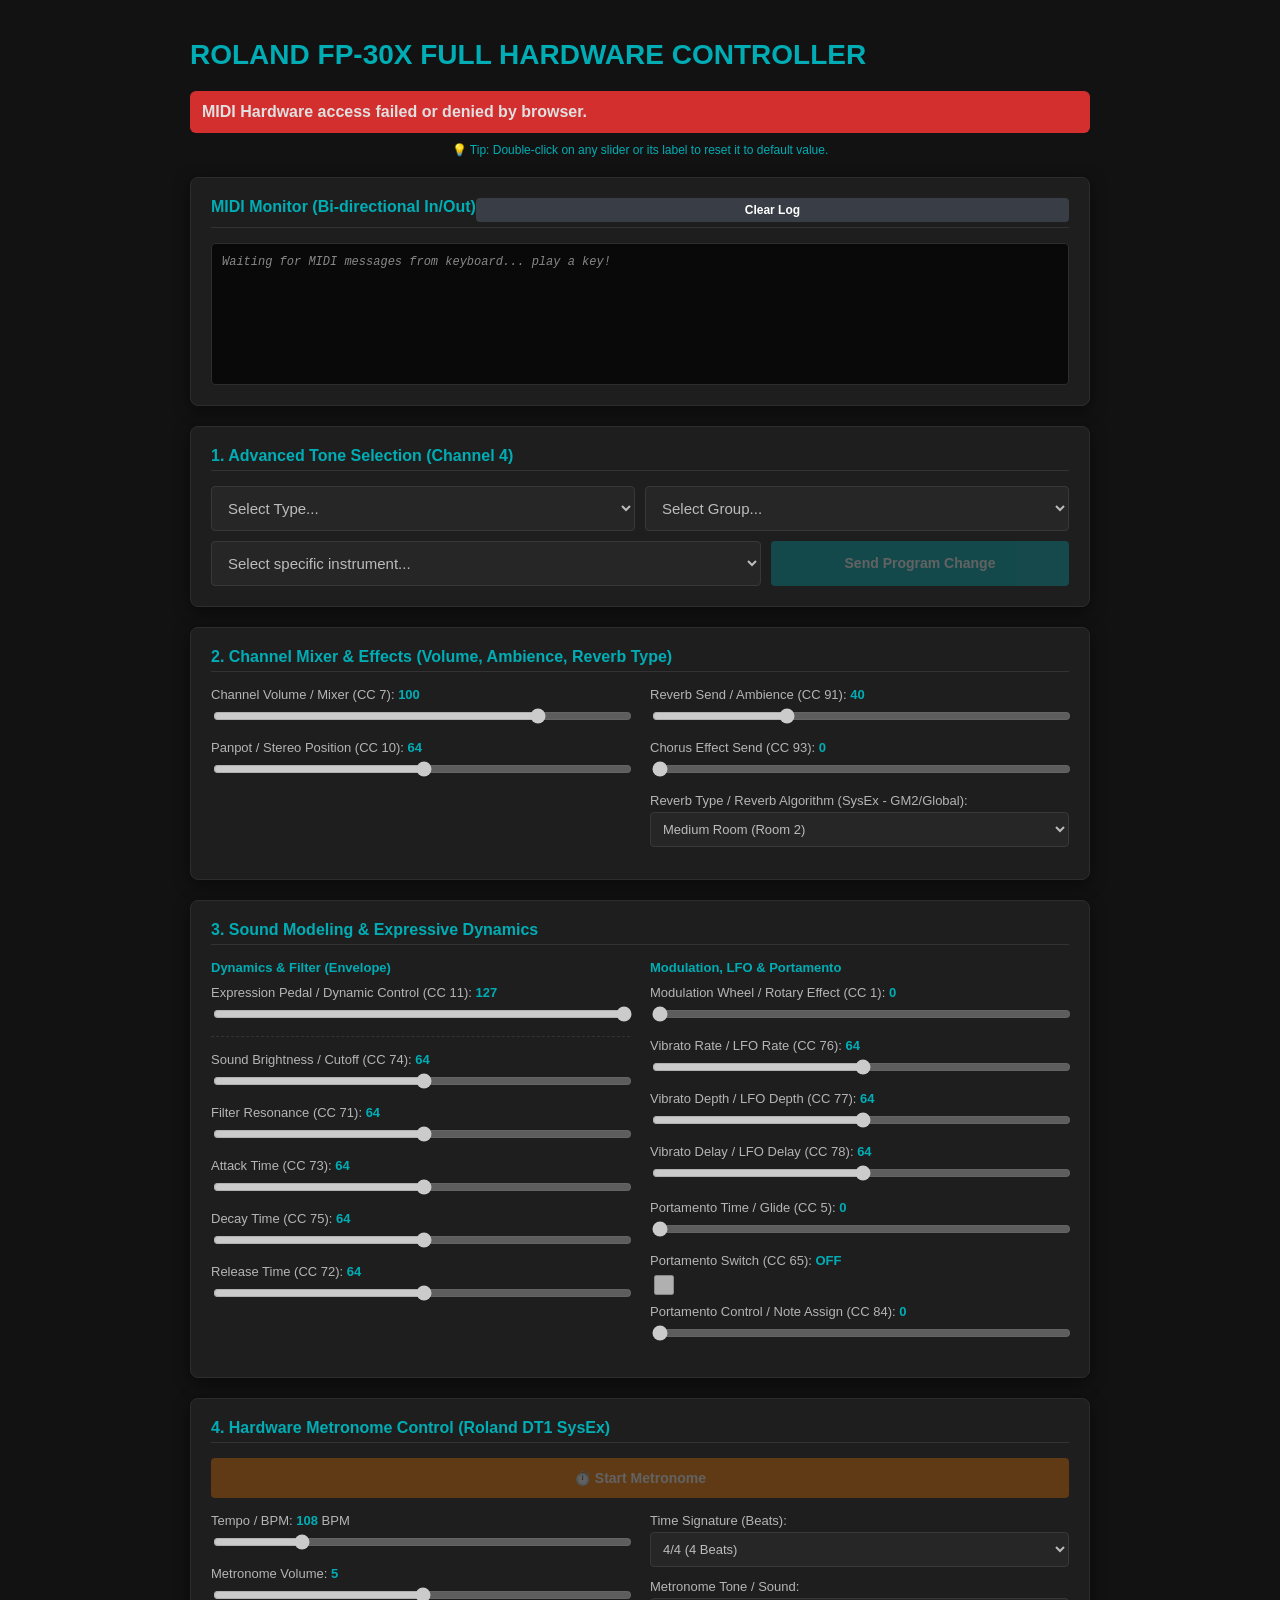
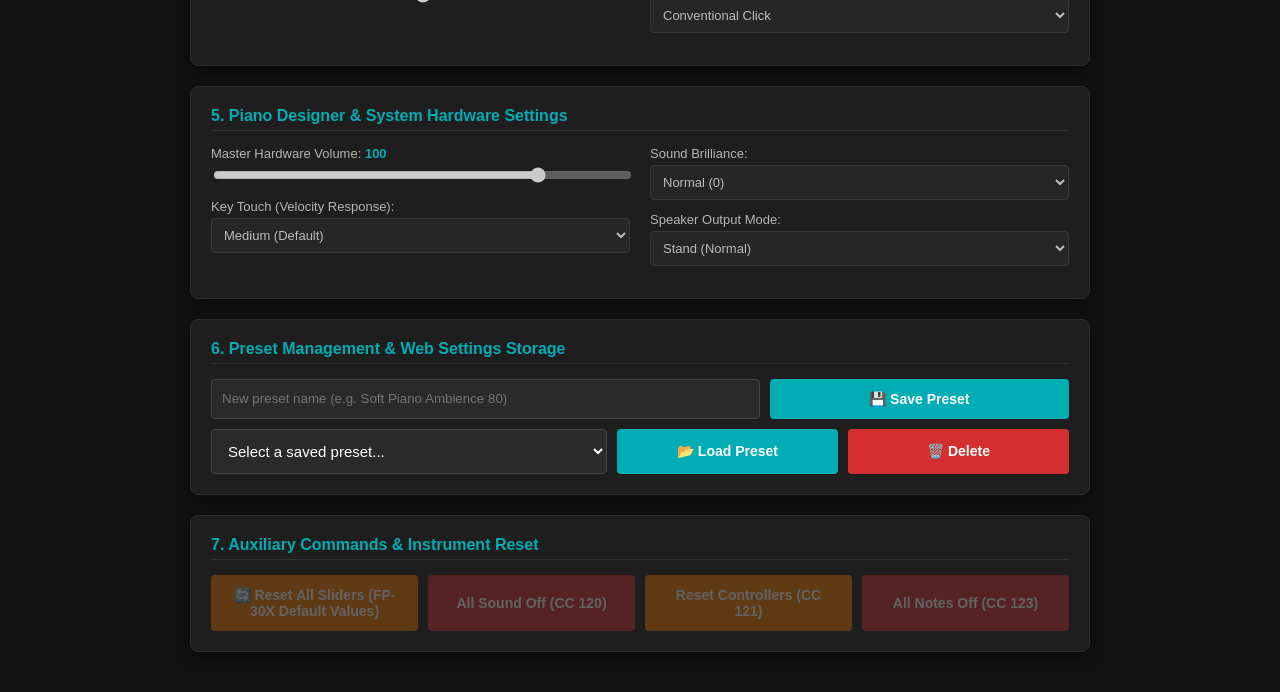
==== commit f3a669d3: "Add files via upload" ====
--- a/index.html
+++ b/index.html
@@ -3,30 +3,30 @@
 <head>
     <meta charset="UTF-8">
     <meta name="viewport" content="width=device-width, initial-scale=1.0">
-    <title>Roland FP-30X Full Controller & SysEx Companion</title>
+    <title>Roland FP-30X Web Controller & Monitor</title>
     <link rel="stylesheet" href="style.css">
 </head>
 <body>
 
 <div class="container">
-    <h1>Roland FP-30X Full Controller & SysEx Companion</h1>
+    <h1>Roland FP-30X Full Hardware Controller</h1>
     <div id="status" class="status">Waiting for MIDI connection...</div>
     <p class="subtitle" style="text-align: center; margin-bottom: 20px; color: #00adb5;">💡 Tip: Double-click on any slider or its label to reset it to default value.</p>
 
-    <!-- INPUT MONITOR -->
+    <!-- MONITOR IN INGRESSO (CANALE 1) -->
     <div class="panel">
         <div style="display: flex; justify-content: space-between; align-items: center; border-bottom: 1px solid #333; padding-bottom: 5px; margin-bottom: 15px;">
-            <h2 style="border: none; margin: 0;">MIDI Monitor (Bi-directional In/Out Log)</h2>
+            <h2 style="border: none; margin: 0;">MIDI Monitor (Bi-directional In/Out)</h2>
             <button id="btnClearMonitor" style="width: auto; padding: 5px 15px; margin: 0; font-size: 12px; background: #393e46;">Clear Log</button>
         </div>
         <div class="monitor-box" id="midiMonitorLog">
-            <div class="monitor-row system-msg">Waiting for MIDI messages... play a key on your Roland FP-30X!</div>
-        </div>
-    </div>
-
-    <!-- SECTION 1: TONE SELECTION -->
-    <div class="panel">
-        <h2>1. Advanced Tone Selection (Channel 4 & 1)</h2>
+            <div class="monitor-row system-msg">Waiting for MIDI messages from keyboard... play a key!</div>
+        </div>
+    </div>
+
+    <!-- SECTION 1: TONE & HIERARCHICAL SOUNDS -->
+    <div class="panel">
+        <h2>1. Advanced Tone Selection (Channel 4)</h2>
         <div class="row" style="display: flex; flex-direction: column; gap: 10px;">
             <div style="display: flex; gap: 10px;">
                 <select id="macroTypeSelect" disabled>
@@ -49,7 +49,7 @@
 
     <!-- SECTION 2: CHANNEL MIXER & EFFECTS -->
     <div class="panel">
-        <h2>2. Channel Mixer & Reverb Effects</h2>
+        <h2>2. Channel Mixer & Effects (Volume, Ambience, Reverb Type)</h2>
         <div class="grid-2">
             <div>
                 <div class="slider-container" id="container_cc7">
@@ -63,15 +63,15 @@
             </div>
             <div>
                 <div class="slider-container" id="container_cc91">
-                    <label class="reset-trigger">Reverb Send / Ambience (CC 91 All Channels): <span id="cc91_val">40</span></label>
+                    <label class="reset-trigger">Reverb Send / Ambience (CC 91): <span id="cc91_val">40</span></label>
                     <input type="range" id="cc91" min="0" max="127" value="40" disabled>
                 </div>
                 <div class="slider-container" id="container_cc93">
-                    <label class="reset-trigger">Chorus Effect Send (CC 93 All Channels): <span id="cc93_val">0</span></label>
+                    <label class="reset-trigger">Chorus Effect Send (CC 93): <span id="cc93_val">0</span></label>
                     <input type="range" id="cc93" min="0" max="127" value="0" disabled>
                 </div>
                 <div class="slider-container" style="margin-top: 10px;">
-                    <label>Reverb Type / Reverb Algorithm (SysEx GM2/Global):</label>
+                    <label>Reverb Type / Reverb Algorithm (SysEx - GM2/Global):</label>
                     <select id="reverbTypeSelect" disabled style="padding: 8px; font-size: 13px;">
                         <option value="0">Small Room (Room 1)</option>
                         <option value="1" selected>Medium Room (Room 2)</option>
@@ -85,18 +85,18 @@
         </div>
     </div>
 
-    <!-- SECTION 3: SOUND MODELING -->
-    <div class="panel">
-        <h2>3. Sound Modeling & Expressive Envelope</h2>
-        <div class="grid-2">
-            <div>
-                <h3 style="font-size:13px; color:#00adb5; margin-top:0; margin-bottom:10px;">Dynamics & Filter</h3>
+    <!-- SECTION 3: SOUND MODELING & EXPRESSIVE DYNAMICS -->
+    <div class="panel">
+        <h2>3. Sound Modeling & Expressive Dynamics</h2>
+        <div class="grid-2">
+            <div>
+                <h3 style="font-size:13px; color:#00adb5; margin-top:0; margin-bottom:10px;">Dynamics & Filter (Envelope)</h3>
                 <div class="slider-container" id="container_cc11" style="margin-bottom: 15px; border-bottom: 1px dashed #333; padding-bottom: 10px;">
-                    <label class="reset-trigger">Expression Pedal (CC 11): <span id="cc11_val">127</span></label>
+                    <label class="reset-trigger">Expression Pedal / Dynamic Control (CC 11): <span id="cc11_val">127</span></label>
                     <input type="range" id="cc11" min="0" max="127" value="127" disabled>
                 </div>
                 <div class="slider-container" id="container_cc74">
-                    <label class="reset-trigger">Cutoff Frequency (CC 74): <span id="cc74_val">64</span></label>
+                    <label class="reset-trigger">Sound Brightness / Cutoff (CC 74): <span id="cc74_val">64</span></label>
                     <input type="range" id="cc74" min="0" max="127" value="64" disabled>
                 </div>
                 <div class="slider-container" id="container_cc71">
@@ -119,19 +119,19 @@
             <div>
                 <h3 style="font-size:13px; color:#00adb5; margin-top:0; margin-bottom:10px;">Modulation, LFO & Portamento</h3>
                 <div class="slider-container" id="container_cc1">
-                    <label class="reset-trigger">Modulation Wheel / Rotary (CC 1): <span id="cc1_val">0</span></label>
+                    <label class="reset-trigger">Modulation Wheel / Rotary Effect (CC 1): <span id="cc1_val">0</span></label>
                     <input type="range" id="cc1" min="0" max="127" value="0" disabled>
                 </div>
                 <div class="slider-container" id="container_cc76">
-                    <label class="reset-trigger">Vibrato Rate (CC 76): <span id="cc76_val">64</span></label>
+                    <label class="reset-trigger">Vibrato Rate / LFO Rate (CC 76): <span id="cc76_val">64</span></label>
                     <input type="range" id="cc76" min="0" max="127" value="64" disabled>
                 </div>
                 <div class="slider-container" id="container_cc77">
-                    <label class="reset-trigger">Vibrato Depth (CC 77): <span id="cc77_val">64</span></label>
+                    <label class="reset-trigger">Vibrato Depth / LFO Depth (CC 77): <span id="cc77_val">64</span></label>
                     <input type="range" id="cc77" min="0" max="127" value="64" disabled>
                 </div>
                 <div class="slider-container" id="container_cc78">
-                    <label class="reset-trigger">Vibrato Delay (CC 78): <span id="cc78_val">64</span></label>
+                    <label class="reset-trigger">Vibrato Delay / LFO Delay (CC 78): <span id="cc78_val">64</span></label>
                     <input type="range" id="cc78" min="0" max="127" value="64" disabled>
                 </div>
                 <div class="slider-container" id="container_cc5" style="margin-top:15px;">
@@ -143,154 +143,101 @@
                     <input type="checkbox" id="cc65" disabled>
                 </div>
                 <div class="slider-container" id="container_cc84">
-                    <label class="reset-trigger">Portamento Note Control (CC 84): <span id="cc84_val">0</span></label>
+                    <label class="reset-trigger">Portamento Control / Note Assign (CC 84): <span id="cc84_val">0</span></label>
                     <input type="range" id="cc84" min="0" max="127" value="0" disabled>
                 </div>
             </div>
         </div>
     </div>
 
-    <!-- SECTION 4: METRONOME CONTROL (ROLAND SYSEX DT1 & HARDWARE) -->
-    <div class="panel">
-        <h2>4. Full Metronome Control (Roland DT1 SysEx & Hardware)</h2>
-        <div class="grid-2">
-            <div>
-                <div style="margin-bottom: 15px;">
-                    <button id="btnMetronomeToggle" class="btn-warn" disabled style="width:100%; padding:14px; font-size:15px;">⏱️ Start / Stop Metronome</button>
-                </div>
-                <div class="slider-container">
-                    <label>Metronome Tempo / BPM (10–500): <span id="metronomeBpm_val">108</span> BPM</label>
+    <!-- SECTION 4: FULL METRONOME CONTROL (ROLAND SYSEX DT1) -->
+    <div class="panel">
+        <h2>4. Hardware Metronome Control (Roland DT1 SysEx)</h2>
+        <div class="row" style="display: flex; gap: 15px; align-items: center; margin-bottom: 15px;">
+            <button id="btnToggleMetronome" class="btn-warn" style="flex: 1; padding: 12px; font-weight: bold;" disabled>⏱️ Start Metronome</button>
+        </div>
+        <div class="grid-2">
+            <div>
+                <div class="slider-container">
+                    <label>Tempo / BPM: <span id="metronomeBpm_val">108</span> BPM</label>
                     <input type="range" id="metronomeBpm" min="10" max="500" value="108" disabled>
                 </div>
                 <div class="slider-container">
-                    <label>Metronome Volume (1–10): <span id="metronomeVolume_val">5</span></label>
-                    <input type="range" id="metronomeVolume" min="1" max="10" value="5" disabled>
-                </div>
-            </div>
-            <div>
-                <div class="slider-container">
-                    <label>Time Signature / Beats:</label>
-                    <select id="metronomeBeats" disabled style="padding: 8px; font-size: 13px;">
-                        <option value="0">0 (Weak beats only / No accent)</option>
-                        <option value="2">2 Beats (2/4)</option>
-                        <option value="3">3 Beats (3/4)</option>
-                        <option value="4" selected>4 Beats (4/4 Standard)</option>
-                        <option value="5">5 Beats (5/4)</option>
-                        <option value="6">6 Beats (6/4)</option>
-                        <option value="7">7 Beats (7/4)</option>
-                    </select>
-                </div>
-                <div class="slider-container" style="margin-top: 10px;">
-                    <label>Metronome Click Sound / Tone:</label>
-                    <select id="metronomeTone" disabled style="padding: 8px; font-size: 13px;">
-                        <option value="0" selected>Click (Acoustic Bell / Standard)</option>
-                        <option value="1">Electronic (Synthetic Click)</option>
-                        <option value="2">Voice (Japanese Count)</option>
-                        <option value="3">Voice (English Count)</option>
-                    </select>
-                </div>
-                <div class="slider-container" style="margin-top: 10px;">
-                    <label>Rhythm Subdivision Pattern:</label>
-                    <select id="metronomePattern" disabled style="padding: 8px; font-size: 13px;">
-                        <option value="0" selected>Quarter Notes (1/4)</option>
-                        <option value="1">Eighth Notes (1/8)</option>
-                        <option value="2">Eighth Note Triplets (1/8T)</option>
-                        <option value="3">Sixteenth Notes (1/16)</option>
-                    </select>
-                </div>
-            </div>
-        </div>
-    </div>
-
-    <!-- SECTION 5: SONG PLAYER & USB MEDIA COMPANION -->
-    <div class="panel">
-        <h2>5. Internal Song Player & USB Companion</h2>
-        <div class="grid-2">
-            <div>
-                <div class="btn-group" style="margin-bottom: 15px;">
-                    <button id="btnSongPlay" disabled style="background:#2e7d32;">▶️ Play / Pause Song</button>
-                    <button id="btnSongStop" class="btn-danger" disabled>⏹️ Stop Song</button>
-                </div>
-                <div class="slider-container">
-                    <label>Song Volume (1–10): <span id="songVolume_val">10</span></label>
-                    <input type="range" id="songVolume" min="1" max="10" value="10" disabled>
-                </div>
-            </div>
-            <div>
-                <div class="slider-container">
-                    <label>Count-In Measure Setup:</label>
-                    <select id="countInSelect" disabled style="padding: 8px; font-size: 13px;">
-                        <option value="0">Off (Start Immediately)</option>
-                        <option value="1" selected>1 Measure Count-In</option>
-                        <option value="2">2 Measures Count-In</option>
-                    </select>
-                </div>
-                <div style="margin-top: 15px;">
-                    <label style="font-size:13px; color:#b5b5b5; display:block; margin-bottom:5px;">USB Flash Drive Track Navigation:</label>
-                    <div class="btn-group">
-                        <button id="btnUsbPrev" disabled style="background:#393e46; min-width:80px;">⏮️ Prev</button>
-                        <button id="btnUsbPlay" disabled style="background:#00adb5; min-width:100px;">▶️ Play USB</button>
-                        <button id="btnUsbNext" disabled style="background:#393e46; min-width:80px;">⏭️ Next</button>
-                    </div>
-                </div>
-            </div>
-        </div>
-    </div>
-
-    <!-- SECTION 6: PIANO DESIGNER & HARDWARE SETTINGS (SYSEX DT1) -->
-    <div class="panel">
-        <h2>6. Piano Designer & Hardware Settings (Roland DT1 SysEx)</h2>
-        <div class="grid-2">
-            <div>
-                <div class="slider-container">
-                    <label>Master Hardware Volume: <span id="masterVolume_val">100</span></label>
-                    <input type="range" id="masterVolume" min="0" max="127" value="100" disabled>
-                </div>
-                <div class="slider-container" style="margin-top: 10px;">
-                    <label>Key Touch Dynamics (Touch Sensitivity):</label>
+                    <label>Metronome Volume: <span id="metronomeVol_val">5</span></label>
+                    <input type="range" id="metronomeVol" min="0" max="10" value="5" disabled>
+                </div>
+            </div>
+            <div>
+                <div class="slider-container">
+                    <label>Time Signature (Beats):</label>
+                    <select id="metronomeBeatsSelect" disabled style="padding: 8px; font-size: 13px;">
+                        <option value="0">0 (Unaccented)</option>
+                        <option value="2">2/4 (2 Beats)</option>
+                        <option value="3">3/4 (3 Beats)</option>
+                        <option value="4" selected>4/4 (4 Beats)</option>
+                        <option value="5">5/4 (5 Beats)</option>
+                        <option value="6">6/4 (6 Beats)</option>
+                        <option value="7">7/4 (7 Beats)</option>
+                    </select>
+                </div>
+                <div class="slider-container" style="margin-top: 10px;">
+                    <label>Metronome Tone / Sound:</label>
+                    <select id="metronomeToneSelect" disabled style="padding: 8px; font-size: 13px;">
+                        <option value="0">Conventional Click</option>
+                        <option value="1">Electronic Click</option>
+                        <option value="2">Voice (Japanese)</option>
+                        <option value="3">Voice (English)</option>
+                    </select>
+                </div>
+            </div>
+        </div>
+    </div>
+
+    <!-- SECTION 5: PIANO DESIGNER & HARDWARE SETTINGS (ROLAND SYSEX DT1) -->
+    <div class="panel">
+        <h2>5. Piano Designer & System Hardware Settings</h2>
+        <div class="grid-2">
+            <div>
+                <div class="slider-container">
+                    <label>Master Hardware Volume: <span id="masterVol_val">100</span></label>
+                    <input type="range" id="masterVol" min="0" max="127" value="100" disabled>
+                </div>
+                <div class="slider-container" style="margin-top: 10px;">
+                    <label>Key Touch (Velocity Response):</label>
                     <select id="keyTouchSelect" disabled style="padding: 8px; font-size: 13px;">
-                        <option value="-2">Super Light (Extremely Sensitive)</option>
-                        <option value="-1">Light</option>
-                        <option value="0" selected>Medium (Standard Acoustic Feel)</option>
-                        <option value="1">Heavy</option>
-                        <option value="2">Super Heavy</option>
-                        <option value="-3">Fix (Fixed Velocity 127)</option>
-                    </select>
-                </div>
-                <div class="slider-container" style="margin-top: 10px;">
-                    <label>Brilliance Tone Adjustment:</label>
+                        <option value="0">Super Light</option>
+                        <option value="1">Light</option>
+                        <option value="2" selected>Medium (Default)</option>
+                        <option value="3">Heavy</option>
+                        <option value="4">Super Heavy</option>
+                        <option value="5">Fix (Constant Velocity)</option>
+                    </select>
+                </div>
+            </div>
+            <div>
+                <div class="slider-container">
+                    <label>Sound Brilliance:</label>
                     <select id="brillianceSelect" disabled style="padding: 8px; font-size: 13px;">
-                        <option value="-1">Mellow (-1)</option>
-                        <option value="0" selected>Normal (0)</option>
-                        <option value="1">Bright (+1)</option>
-                    </select>
-                </div>
-            </div>
-            <div>
-                <div class="slider-container">
-                    <label>Speaker Output Switch:</label>
-                    <select id="speakerSwitchSelect" disabled style="padding: 8px; font-size: 13px;">
-                        <option value="Stand" selected>Stand (Optimized for Keyboard Stand)</option>
-                        <option value="Desk">Desk (Optimized for Tabletop Placement)</option>
-                        <option value="Off">Off (Mute Internal Speakers for Line Out)</option>
-                    </select>
-                </div>
-                <div class="slider-container" style="margin-top: 10px;">
-                    <label>Auto Off Timer (Power Saving):</label>
-                    <select id="autoOffSelect" disabled style="padding: 8px; font-size: 13px;">
-                        <option value="Off">Off (Always On / Disabled)</option>
-                        <option value="10">10 Minutes</option>
-                        <option value="30">30 Minutes</option>
-                        <option value="240" selected>240 Minutes (4 Hours - Default)</option>
-                    </select>
-                </div>
-            </div>
-        </div>
-    </div>
-
-    <!-- SECTION 7: PRESET MANAGEMENT -->
-    <div class="panel">
-        <h2>7. Preset Management & Web Settings Storage</h2>
+                        <option value="0">Mellow (-1)</option>
+                        <option value="1" selected>Normal (0)</option>
+                        <option value="2">Bright (+1)</option>
+                    </select>
+                </div>
+                <div class="slider-container" style="margin-top: 10px;">
+                    <label>Speaker Output Mode:</label>
+                    <select id="speakerSelect" disabled style="padding: 8px; font-size: 13px;">
+                        <option value="0">Stand (Normal)</option>
+                        <option value="1">Desk (Wall Placement)</option>
+                        <option value="2">Off (Headphones Only)</option>
+                    </select>
+                </div>
+            </div>
+        </div>
+    </div>
+
+    <!-- SECTION 6: PRESET MANAGEMENT & WEB SETTINGS STORAGE -->
+    <div class="panel">
+        <h2>6. Preset Management & Web Settings Storage</h2>
         <div class="row" style="display: flex; gap: 10px; flex-wrap: wrap;">
             <input type="text" id="presetNameInput" placeholder="New preset name (e.g. Soft Piano Ambience 80)" style="flex: 2; padding: 10px; background: #2a2a2a; border: 1px solid #444; color: white; border-radius: 4px;">
             <button id="btnSavePreset" style="flex: 1;">💾 Save Preset</button>
@@ -304,9 +251,9 @@
         </div>
     </div>
 
-    <!-- SECTION 8: AUXILIARY COMMANDS & RESET -->
-    <div class="panel">
-        <h2>8. Auxiliary Commands & Hardware Reset</h2>
+    <!-- SECTION 7: AUXILIARY COMMANDS & INSTRUMENT RESET -->
+    <div class="panel">
+        <h2>7. Auxiliary Commands & Instrument Reset</h2>
         <div class="btn-group">
             <button id="btnResetAllSliders" class="btn-warn" disabled>🔄 Reset All Sliders (FP-30X Default Values)</button>
             <button id="btnAllSoundOff" class="btn-danger" disabled>All Sound Off (CC 120)</button>
@@ -315,9 +262,9 @@
         </div>
     </div>
 
-    <!-- SECTION 9: DRUM VISUALIZER PANELS -->
+    <!-- SECTION 8: DRUM VISUALIZER PANELS -->
     <div id="drumVisualizer" class="panel hidden">
-        <h2>9. Selected Drum Kit Key Map</h2>
+        <h2>8. Selected Drum Kit Key Map</h2>
         <p class="subtitle">Check physical key assignments for sampled percussion on your FP-30X</p>
         <select id="drumKeySelect" disabled></select>
         <div class="table-responsive">
@@ -334,4 +281,4 @@
 <script src="sounds-config.js"></script>
 <script src="app.js"></script>
 </body>
-</html>+</html>
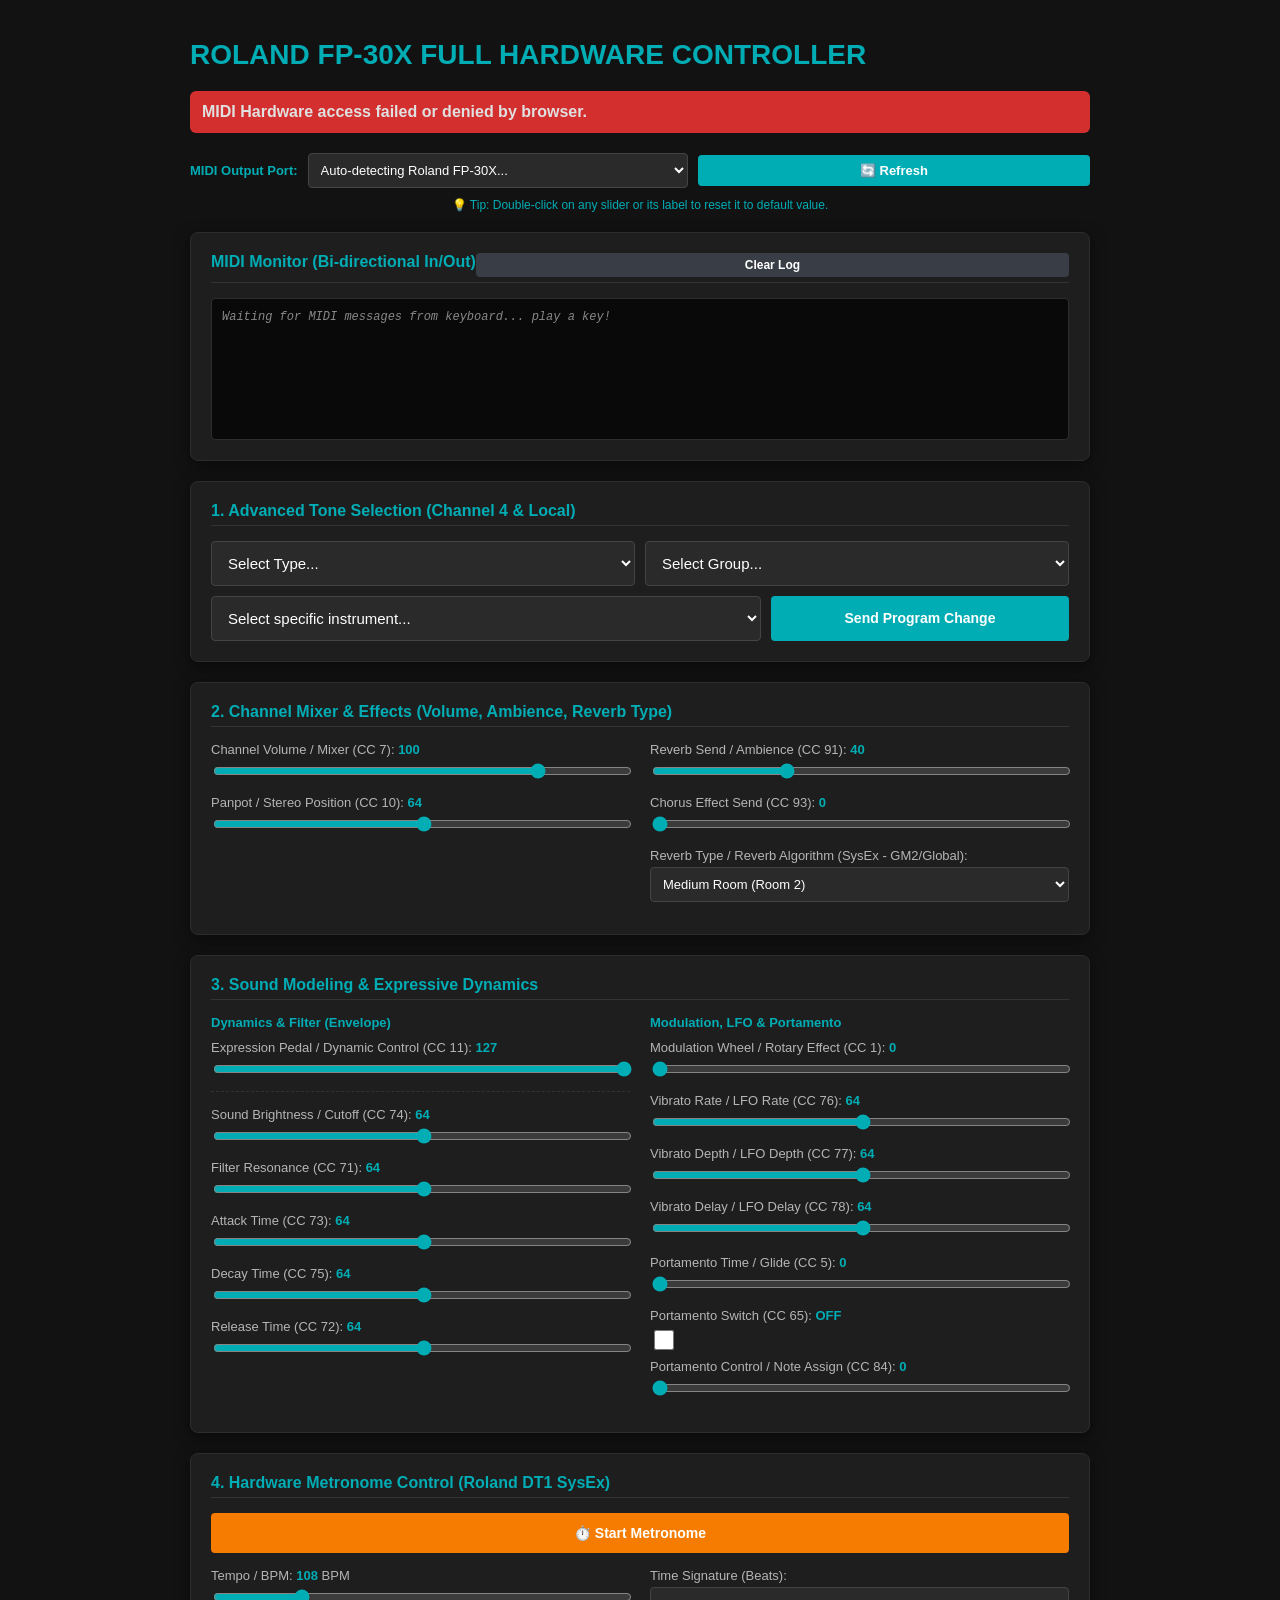
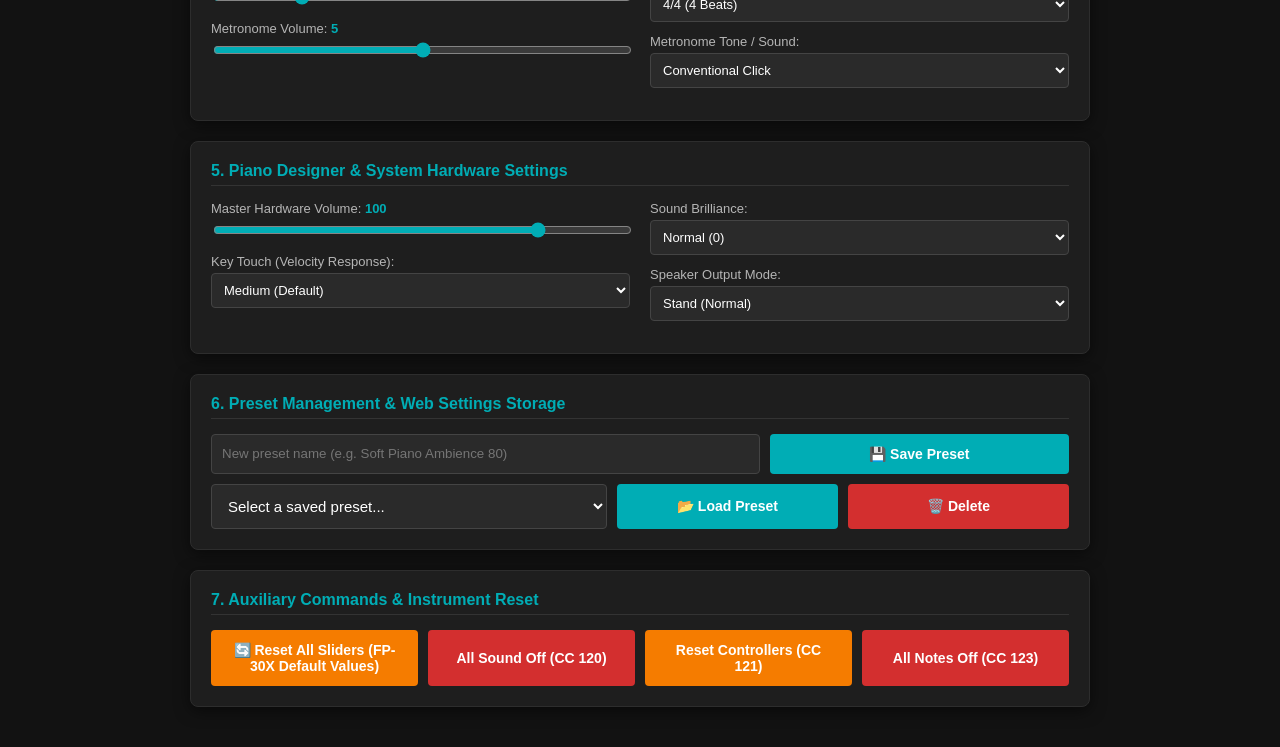
==== commit 92cf6f7a: "Add files via upload" ====
--- a/index.html
+++ b/index.html
@@ -10,7 +10,16 @@
 
 <div class="container">
     <h1>Roland FP-30X Full Hardware Controller</h1>
-    <div id="status" class="status">Waiting for MIDI connection...</div>
+    <div id="status" class="status">Connecting to MIDI...</div>
+    
+    <div class="row" style="display: flex; gap: 10px; margin-bottom: 20px; align-items: center;">
+        <label style="font-size: 13px; color: #00adb5; font-weight: bold; white-space: nowrap;">MIDI Output Port:</label>
+        <select id="midiPortSelect" style="flex: 1; padding: 8px; font-size: 13px;">
+            <option value="">Auto-detecting Roland FP-30X...</option>
+        </select>
+        <button id="btnRefreshMidi" style="width: auto; padding: 8px 15px; font-size: 13px; min-width: 100px;">🔄 Refresh</button>
+    </div>
+
     <p class="subtitle" style="text-align: center; margin-bottom: 20px; color: #00adb5;">💡 Tip: Double-click on any slider or its label to reset it to default value.</p>
 
     <!-- MONITOR IN INGRESSO (CANALE 1) -->
@@ -26,23 +35,23 @@
 
     <!-- SECTION 1: TONE & HIERARCHICAL SOUNDS -->
     <div class="panel">
-        <h2>1. Advanced Tone Selection (Channel 4)</h2>
+        <h2>1. Advanced Tone Selection (Channel 4 & Local)</h2>
         <div class="row" style="display: flex; flex-direction: column; gap: 10px;">
             <div style="display: flex; gap: 10px;">
-                <select id="macroTypeSelect" disabled>
+                <select id="macroTypeSelect">
                     <option value="">Select Type...</option>
                     <option value="Nativi">Native Instruments (SuperNATURAL)</option>
                     <option value="GM2">GM2 Instruments (General MIDI 2)</option>
                 </select>
-                <select id="groupSelect" disabled>
+                <select id="groupSelect">
                     <option value="">Select Group...</option>
                 </select>
             </div>
             <div style="display: flex; gap: 10px;">
-                <select id="soundSelect" disabled style="flex: 2;">
+                <select id="soundSelect" style="flex: 2;">
                     <option value="">Select specific instrument...</option>
                 </select>
-                <button id="btnChangeSound" disabled style="flex: 1;">Send Program Change</button>
+                <button id="btnChangeSound" style="flex: 1;">Send Program Change</button>
             </div>
         </div>
     </div>
@@ -54,25 +63,25 @@
             <div>
                 <div class="slider-container" id="container_cc7">
                     <label class="reset-trigger">Channel Volume / Mixer (CC 7): <span id="cc7_val">100</span></label>
-                    <input type="range" id="cc7" min="0" max="127" value="100" disabled>
+                    <input type="range" id="cc7" min="0" max="127" value="100">
                 </div>
                 <div class="slider-container" id="container_cc10">
                     <label class="reset-trigger">Panpot / Stereo Position (CC 10): <span id="cc10_val">64</span></label>
-                    <input type="range" id="cc10" min="0" max="127" value="64" disabled>
+                    <input type="range" id="cc10" min="0" max="127" value="64">
                 </div>
             </div>
             <div>
                 <div class="slider-container" id="container_cc91">
                     <label class="reset-trigger">Reverb Send / Ambience (CC 91): <span id="cc91_val">40</span></label>
-                    <input type="range" id="cc91" min="0" max="127" value="40" disabled>
+                    <input type="range" id="cc91" min="0" max="127" value="40">
                 </div>
                 <div class="slider-container" id="container_cc93">
                     <label class="reset-trigger">Chorus Effect Send (CC 93): <span id="cc93_val">0</span></label>
-                    <input type="range" id="cc93" min="0" max="127" value="0" disabled>
+                    <input type="range" id="cc93" min="0" max="127" value="0">
                 </div>
                 <div class="slider-container" style="margin-top: 10px;">
                     <label>Reverb Type / Reverb Algorithm (SysEx - GM2/Global):</label>
-                    <select id="reverbTypeSelect" disabled style="padding: 8px; font-size: 13px;">
+                    <select id="reverbTypeSelect" style="padding: 8px; font-size: 13px;">
                         <option value="0">Small Room (Room 1)</option>
                         <option value="1" selected>Medium Room (Room 2)</option>
                         <option value="2">Large Room (Room 3)</option>
@@ -93,84 +102,84 @@
                 <h3 style="font-size:13px; color:#00adb5; margin-top:0; margin-bottom:10px;">Dynamics & Filter (Envelope)</h3>
                 <div class="slider-container" id="container_cc11" style="margin-bottom: 15px; border-bottom: 1px dashed #333; padding-bottom: 10px;">
                     <label class="reset-trigger">Expression Pedal / Dynamic Control (CC 11): <span id="cc11_val">127</span></label>
-                    <input type="range" id="cc11" min="0" max="127" value="127" disabled>
+                    <input type="range" id="cc11" min="0" max="127" value="127">
                 </div>
                 <div class="slider-container" id="container_cc74">
                     <label class="reset-trigger">Sound Brightness / Cutoff (CC 74): <span id="cc74_val">64</span></label>
-                    <input type="range" id="cc74" min="0" max="127" value="64" disabled>
+                    <input type="range" id="cc74" min="0" max="127" value="64">
                 </div>
                 <div class="slider-container" id="container_cc71">
                     <label class="reset-trigger">Filter Resonance (CC 71): <span id="cc71_val">64</span></label>
-                    <input type="range" id="cc71" min="0" max="127" value="64" disabled>
+                    <input type="range" id="cc71" min="0" max="127" value="64">
                 </div>
                 <div class="slider-container" id="container_cc73">
                     <label class="reset-trigger">Attack Time (CC 73): <span id="cc73_val">64</span></label>
-                    <input type="range" id="cc73" min="0" max="127" value="64" disabled>
+                    <input type="range" id="cc73" min="0" max="127" value="64">
                 </div>
                 <div class="slider-container" id="container_cc75">
                     <label class="reset-trigger">Decay Time (CC 75): <span id="cc75_val">64</span></label>
-                    <input type="range" id="cc75" min="0" max="127" value="64" disabled>
+                    <input type="range" id="cc75" min="0" max="127" value="64">
                 </div>
                 <div class="slider-container" id="container_cc72">
                     <label class="reset-trigger">Release Time (CC 72): <span id="cc72_val">64</span></label>
-                    <input type="range" id="cc72" min="0" max="127" value="64" disabled>
+                    <input type="range" id="cc72" min="0" max="127" value="64">
                 </div>
             </div>
             <div>
                 <h3 style="font-size:13px; color:#00adb5; margin-top:0; margin-bottom:10px;">Modulation, LFO & Portamento</h3>
                 <div class="slider-container" id="container_cc1">
                     <label class="reset-trigger">Modulation Wheel / Rotary Effect (CC 1): <span id="cc1_val">0</span></label>
-                    <input type="range" id="cc1" min="0" max="127" value="0" disabled>
+                    <input type="range" id="cc1" min="0" max="127" value="0">
                 </div>
                 <div class="slider-container" id="container_cc76">
                     <label class="reset-trigger">Vibrato Rate / LFO Rate (CC 76): <span id="cc76_val">64</span></label>
-                    <input type="range" id="cc76" min="0" max="127" value="64" disabled>
+                    <input type="range" id="cc76" min="0" max="127" value="64">
                 </div>
                 <div class="slider-container" id="container_cc77">
                     <label class="reset-trigger">Vibrato Depth / LFO Depth (CC 77): <span id="cc77_val">64</span></label>
-                    <input type="range" id="cc77" min="0" max="127" value="64" disabled>
+                    <input type="range" id="cc77" min="0" max="127" value="64">
                 </div>
                 <div class="slider-container" id="container_cc78">
                     <label class="reset-trigger">Vibrato Delay / LFO Delay (CC 78): <span id="cc78_val">64</span></label>
-                    <input type="range" id="cc78" min="0" max="127" value="64" disabled>
+                    <input type="range" id="cc78" min="0" max="127" value="64">
                 </div>
                 <div class="slider-container" id="container_cc5" style="margin-top:15px;">
                     <label class="reset-trigger">Portamento Time / Glide (CC 5): <span id="cc5_val">0</span></label>
-                    <input type="range" id="cc5" min="0" max="127" value="0" disabled>
+                    <input type="range" id="cc5" min="0" max="127" value="0">
                 </div>
                 <div class="slider-container" id="container_cc65" style="margin-bottom:5px;">
                     <label class="reset-trigger">Portamento Switch (CC 65): <span id="cc65_val">OFF</span></label>
-                    <input type="checkbox" id="cc65" disabled>
+                    <input type="checkbox" id="cc65">
                 </div>
                 <div class="slider-container" id="container_cc84">
                     <label class="reset-trigger">Portamento Control / Note Assign (CC 84): <span id="cc84_val">0</span></label>
-                    <input type="range" id="cc84" min="0" max="127" value="0" disabled>
-                </div>
-            </div>
-        </div>
-    </div>
-
-    <!-- SECTION 4: FULL METRONOME CONTROL (ROLAND SYSEX DT1) -->
+                    <input type="range" id="cc84" min="0" max="127" value="0">
+                </div>
+            </div>
+        </div>
+    </div>
+
+    <!-- SECTION 4: HARDWARE METRONOME CONTROL -->
     <div class="panel">
         <h2>4. Hardware Metronome Control (Roland DT1 SysEx)</h2>
         <div class="row" style="display: flex; gap: 15px; align-items: center; margin-bottom: 15px;">
-            <button id="btnToggleMetronome" class="btn-warn" style="flex: 1; padding: 12px; font-weight: bold;" disabled>⏱️ Start Metronome</button>
+            <button id="btnToggleMetronome" class="btn-warn" style="flex: 1; padding: 12px; font-weight: bold;">⏱️ Start Metronome</button>
         </div>
         <div class="grid-2">
             <div>
                 <div class="slider-container">
                     <label>Tempo / BPM: <span id="metronomeBpm_val">108</span> BPM</label>
-                    <input type="range" id="metronomeBpm" min="10" max="500" value="108" disabled>
+                    <input type="range" id="metronomeBpm" min="10" max="500" value="108">
                 </div>
                 <div class="slider-container">
                     <label>Metronome Volume: <span id="metronomeVol_val">5</span></label>
-                    <input type="range" id="metronomeVol" min="0" max="10" value="5" disabled>
+                    <input type="range" id="metronomeVol" min="0" max="10" value="5">
                 </div>
             </div>
             <div>
                 <div class="slider-container">
                     <label>Time Signature (Beats):</label>
-                    <select id="metronomeBeatsSelect" disabled style="padding: 8px; font-size: 13px;">
+                    <select id="metronomeBeatsSelect" style="padding: 8px; font-size: 13px;">
                         <option value="0">0 (Unaccented)</option>
                         <option value="2">2/4 (2 Beats)</option>
                         <option value="3">3/4 (3 Beats)</option>
@@ -182,7 +191,7 @@
                 </div>
                 <div class="slider-container" style="margin-top: 10px;">
                     <label>Metronome Tone / Sound:</label>
-                    <select id="metronomeToneSelect" disabled style="padding: 8px; font-size: 13px;">
+                    <select id="metronomeToneSelect" style="padding: 8px; font-size: 13px;">
                         <option value="0">Conventional Click</option>
                         <option value="1">Electronic Click</option>
                         <option value="2">Voice (Japanese)</option>
@@ -193,18 +202,18 @@
         </div>
     </div>
 
-    <!-- SECTION 5: PIANO DESIGNER & HARDWARE SETTINGS (ROLAND SYSEX DT1) -->
+    <!-- SECTION 5: PIANO DESIGNER & HARDWARE SETTINGS -->
     <div class="panel">
         <h2>5. Piano Designer & System Hardware Settings</h2>
         <div class="grid-2">
             <div>
                 <div class="slider-container">
                     <label>Master Hardware Volume: <span id="masterVol_val">100</span></label>
-                    <input type="range" id="masterVol" min="0" max="127" value="100" disabled>
+                    <input type="range" id="masterVol" min="0" max="127" value="100">
                 </div>
                 <div class="slider-container" style="margin-top: 10px;">
                     <label>Key Touch (Velocity Response):</label>
-                    <select id="keyTouchSelect" disabled style="padding: 8px; font-size: 13px;">
+                    <select id="keyTouchSelect" style="padding: 8px; font-size: 13px;">
                         <option value="0">Super Light</option>
                         <option value="1">Light</option>
                         <option value="2" selected>Medium (Default)</option>
@@ -217,7 +226,7 @@
             <div>
                 <div class="slider-container">
                     <label>Sound Brilliance:</label>
-                    <select id="brillianceSelect" disabled style="padding: 8px; font-size: 13px;">
+                    <select id="brillianceSelect" style="padding: 8px; font-size: 13px;">
                         <option value="0">Mellow (-1)</option>
                         <option value="1" selected>Normal (0)</option>
                         <option value="2">Bright (+1)</option>
@@ -225,7 +234,7 @@
                 </div>
                 <div class="slider-container" style="margin-top: 10px;">
                     <label>Speaker Output Mode:</label>
-                    <select id="speakerSelect" disabled style="padding: 8px; font-size: 13px;">
+                    <select id="speakerSelect" style="padding: 8px; font-size: 13px;">
                         <option value="0">Stand (Normal)</option>
                         <option value="1">Desk (Wall Placement)</option>
                         <option value="2">Off (Headphones Only)</option>
@@ -255,10 +264,10 @@
     <div class="panel">
         <h2>7. Auxiliary Commands & Instrument Reset</h2>
         <div class="btn-group">
-            <button id="btnResetAllSliders" class="btn-warn" disabled>🔄 Reset All Sliders (FP-30X Default Values)</button>
-            <button id="btnAllSoundOff" class="btn-danger" disabled>All Sound Off (CC 120)</button>
-            <button id="btnResetControllers" class="btn-warn" disabled>Reset Controllers (CC 121)</button>
-            <button id="btnAllNotesOff" class="btn-danger" disabled>All Notes Off (CC 123)</button>
+            <button id="btnResetAllSliders" class="btn-warn">🔄 Reset All Sliders (FP-30X Default Values)</button>
+            <button id="btnAllSoundOff" class="btn-danger">All Sound Off (CC 120)</button>
+            <button id="btnResetControllers" class="btn-warn">Reset Controllers (CC 121)</button>
+            <button id="btnAllNotesOff" class="btn-danger">All Notes Off (CC 123)</button>
         </div>
     </div>
 
@@ -266,7 +275,7 @@
     <div id="drumVisualizer" class="panel hidden">
         <h2>8. Selected Drum Kit Key Map</h2>
         <p class="subtitle">Check physical key assignments for sampled percussion on your FP-30X</p>
-        <select id="drumKeySelect" disabled></select>
+        <select id="drumKeySelect"></select>
         <div class="table-responsive">
             <table id="drumTable">
                 <thead>
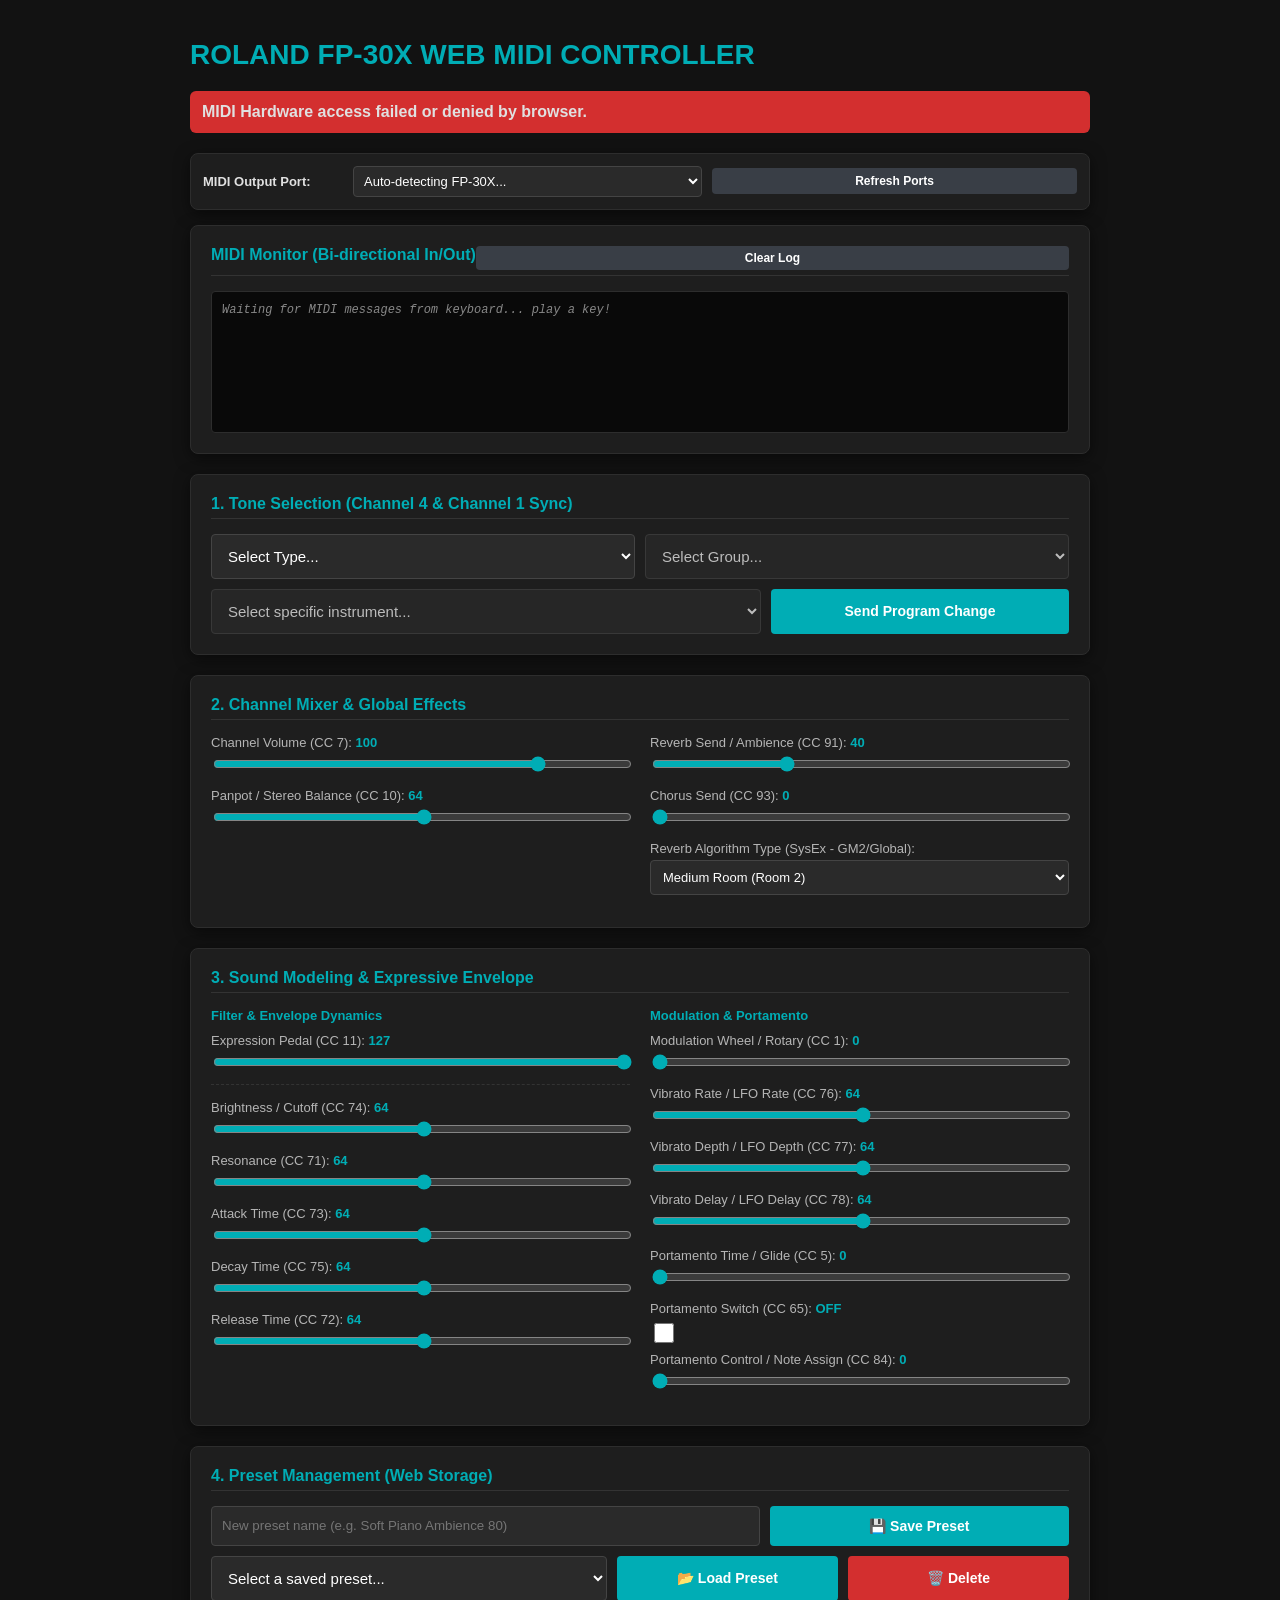
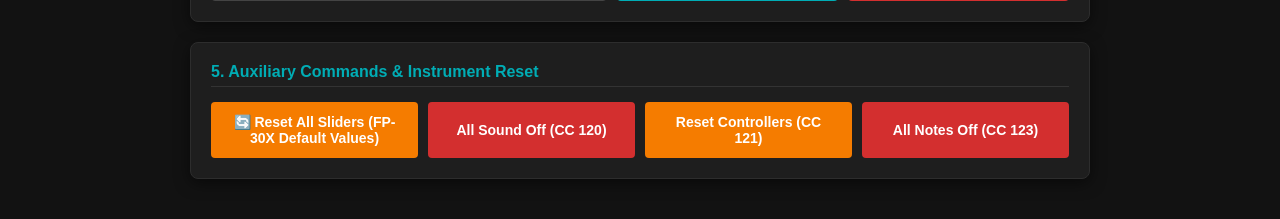
==== commit c8b2939e: "Add files via upload" ====
--- a/index.html
+++ b/index.html
@@ -9,33 +9,33 @@
 <body>
 
 <div class="container">
-    <h1>Roland FP-30X Full Hardware Controller</h1>
-    <div id="status" class="status">Connecting to MIDI...</div>
+    <h1>Roland FP-30X Web MIDI Controller</h1>
+    <div id="status" class="status">Waiting for MIDI connection...</div>
     
-    <div class="row" style="display: flex; gap: 10px; margin-bottom: 20px; align-items: center;">
-        <label style="font-size: 13px; color: #00adb5; font-weight: bold; white-space: nowrap;">MIDI Output Port:</label>
-        <select id="midiPortSelect" style="flex: 1; padding: 8px; font-size: 13px;">
-            <option value="">Auto-detecting Roland FP-30X...</option>
-        </select>
-        <button id="btnRefreshMidi" style="width: auto; padding: 8px 15px; font-size: 13px; min-width: 100px;">🔄 Refresh</button>
-    </div>
-
-    <p class="subtitle" style="text-align: center; margin-bottom: 20px; color: #00adb5;">💡 Tip: Double-click on any slider or its label to reset it to default value.</p>
-
-    <!-- MONITOR IN INGRESSO (CANALE 1) -->
+    <div class="panel" style="margin-bottom: 15px; padding: 12px;">
+        <div style="display: flex; gap: 10px; align-items: center;">
+            <label style="font-weight: bold; min-width: 140px; font-size: 13px;">MIDI Output Port:</label>
+            <select id="midiPortSelect" style="padding: 6px; font-size: 13px; flex: 1;">
+                <option value="">Auto-detecting FP-30X...</option>
+            </select>
+            <button id="btnRefreshMidi" style="width: auto; padding: 6px 15px; font-size: 12px; background: #393e46; min-width: auto;">Refresh Ports</button>
+        </div>
+    </div>
+
+    <!-- MIDI MONITOR (IN / OUT) -->
     <div class="panel">
         <div style="display: flex; justify-content: space-between; align-items: center; border-bottom: 1px solid #333; padding-bottom: 5px; margin-bottom: 15px;">
             <h2 style="border: none; margin: 0;">MIDI Monitor (Bi-directional In/Out)</h2>
-            <button id="btnClearMonitor" style="width: auto; padding: 5px 15px; margin: 0; font-size: 12px; background: #393e46;">Clear Log</button>
+            <button id="btnClearMonitor" style="width: auto; padding: 5px 15px; margin: 0; font-size: 12px; background: #393e46; min-width: auto;">Clear Log</button>
         </div>
         <div class="monitor-box" id="midiMonitorLog">
             <div class="monitor-row system-msg">Waiting for MIDI messages from keyboard... play a key!</div>
         </div>
     </div>
 
-    <!-- SECTION 1: TONE & HIERARCHICAL SOUNDS -->
-    <div class="panel">
-        <h2>1. Advanced Tone Selection (Channel 4 & Local)</h2>
+    <!-- SECTION 1: TONE SELECTION -->
+    <div class="panel">
+        <h2>1. Tone Selection (Channel 4 & Channel 1 Sync)</h2>
         <div class="row" style="display: flex; flex-direction: column; gap: 10px;">
             <div style="display: flex; gap: 10px;">
                 <select id="macroTypeSelect">
@@ -43,12 +43,12 @@
                     <option value="Nativi">Native Instruments (SuperNATURAL)</option>
                     <option value="GM2">GM2 Instruments (General MIDI 2)</option>
                 </select>
-                <select id="groupSelect">
+                <select id="groupSelect" disabled>
                     <option value="">Select Group...</option>
                 </select>
             </div>
             <div style="display: flex; gap: 10px;">
-                <select id="soundSelect" style="flex: 2;">
+                <select id="soundSelect" disabled style="flex: 2;">
                     <option value="">Select specific instrument...</option>
                 </select>
                 <button id="btnChangeSound" style="flex: 1;">Send Program Change</button>
@@ -58,15 +58,15 @@
 
     <!-- SECTION 2: CHANNEL MIXER & EFFECTS -->
     <div class="panel">
-        <h2>2. Channel Mixer & Effects (Volume, Ambience, Reverb Type)</h2>
+        <h2>2. Channel Mixer & Global Effects</h2>
         <div class="grid-2">
             <div>
                 <div class="slider-container" id="container_cc7">
-                    <label class="reset-trigger">Channel Volume / Mixer (CC 7): <span id="cc7_val">100</span></label>
+                    <label class="reset-trigger">Channel Volume (CC 7): <span id="cc7_val">100</span></label>
                     <input type="range" id="cc7" min="0" max="127" value="100">
                 </div>
                 <div class="slider-container" id="container_cc10">
-                    <label class="reset-trigger">Panpot / Stereo Position (CC 10): <span id="cc10_val">64</span></label>
+                    <label class="reset-trigger">Panpot / Stereo Balance (CC 10): <span id="cc10_val">64</span></label>
                     <input type="range" id="cc10" min="0" max="127" value="64">
                 </div>
             </div>
@@ -76,11 +76,11 @@
                     <input type="range" id="cc91" min="0" max="127" value="40">
                 </div>
                 <div class="slider-container" id="container_cc93">
-                    <label class="reset-trigger">Chorus Effect Send (CC 93): <span id="cc93_val">0</span></label>
+                    <label class="reset-trigger">Chorus Send (CC 93): <span id="cc93_val">0</span></label>
                     <input type="range" id="cc93" min="0" max="127" value="0">
                 </div>
                 <div class="slider-container" style="margin-top: 10px;">
-                    <label>Reverb Type / Reverb Algorithm (SysEx - GM2/Global):</label>
+                    <label>Reverb Algorithm Type (SysEx - GM2/Global):</label>
                     <select id="reverbTypeSelect" style="padding: 8px; font-size: 13px;">
                         <option value="0">Small Room (Room 1)</option>
                         <option value="1" selected>Medium Room (Room 2)</option>
@@ -94,22 +94,22 @@
         </div>
     </div>
 
-    <!-- SECTION 3: SOUND MODELING & EXPRESSIVE DYNAMICS -->
-    <div class="panel">
-        <h2>3. Sound Modeling & Expressive Dynamics</h2>
+    <!-- SECTION 3: SOUND MODELING -->
+    <div class="panel">
+        <h2>3. Sound Modeling & Expressive Envelope</h2>
         <div class="grid-2">
             <div>
-                <h3 style="font-size:13px; color:#00adb5; margin-top:0; margin-bottom:10px;">Dynamics & Filter (Envelope)</h3>
+                <h3 style="font-size:13px; color:#00adb5; margin-top:0; margin-bottom:10px;">Filter & Envelope Dynamics</h3>
                 <div class="slider-container" id="container_cc11" style="margin-bottom: 15px; border-bottom: 1px dashed #333; padding-bottom: 10px;">
-                    <label class="reset-trigger">Expression Pedal / Dynamic Control (CC 11): <span id="cc11_val">127</span></label>
+                    <label class="reset-trigger">Expression Pedal (CC 11): <span id="cc11_val">127</span></label>
                     <input type="range" id="cc11" min="0" max="127" value="127">
                 </div>
                 <div class="slider-container" id="container_cc74">
-                    <label class="reset-trigger">Sound Brightness / Cutoff (CC 74): <span id="cc74_val">64</span></label>
+                    <label class="reset-trigger">Brightness / Cutoff (CC 74): <span id="cc74_val">64</span></label>
                     <input type="range" id="cc74" min="0" max="127" value="64">
                 </div>
                 <div class="slider-container" id="container_cc71">
-                    <label class="reset-trigger">Filter Resonance (CC 71): <span id="cc71_val">64</span></label>
+                    <label class="reset-trigger">Resonance (CC 71): <span id="cc71_val">64</span></label>
                     <input type="range" id="cc71" min="0" max="127" value="64">
                 </div>
                 <div class="slider-container" id="container_cc73">
@@ -126,9 +126,9 @@
                 </div>
             </div>
             <div>
-                <h3 style="font-size:13px; color:#00adb5; margin-top:0; margin-bottom:10px;">Modulation, LFO & Portamento</h3>
+                <h3 style="font-size:13px; color:#00adb5; margin-top:0; margin-bottom:10px;">Modulation & Portamento</h3>
                 <div class="slider-container" id="container_cc1">
-                    <label class="reset-trigger">Modulation Wheel / Rotary Effect (CC 1): <span id="cc1_val">0</span></label>
+                    <label class="reset-trigger">Modulation Wheel / Rotary (CC 1): <span id="cc1_val">0</span></label>
                     <input type="range" id="cc1" min="0" max="127" value="0">
                 </div>
                 <div class="slider-container" id="container_cc76">
@@ -159,94 +159,9 @@
         </div>
     </div>
 
-    <!-- SECTION 4: HARDWARE METRONOME CONTROL -->
-    <div class="panel">
-        <h2>4. Hardware Metronome Control (Roland DT1 SysEx)</h2>
-        <div class="row" style="display: flex; gap: 15px; align-items: center; margin-bottom: 15px;">
-            <button id="btnToggleMetronome" class="btn-warn" style="flex: 1; padding: 12px; font-weight: bold;">⏱️ Start Metronome</button>
-        </div>
-        <div class="grid-2">
-            <div>
-                <div class="slider-container">
-                    <label>Tempo / BPM: <span id="metronomeBpm_val">108</span> BPM</label>
-                    <input type="range" id="metronomeBpm" min="10" max="500" value="108">
-                </div>
-                <div class="slider-container">
-                    <label>Metronome Volume: <span id="metronomeVol_val">5</span></label>
-                    <input type="range" id="metronomeVol" min="0" max="10" value="5">
-                </div>
-            </div>
-            <div>
-                <div class="slider-container">
-                    <label>Time Signature (Beats):</label>
-                    <select id="metronomeBeatsSelect" style="padding: 8px; font-size: 13px;">
-                        <option value="0">0 (Unaccented)</option>
-                        <option value="2">2/4 (2 Beats)</option>
-                        <option value="3">3/4 (3 Beats)</option>
-                        <option value="4" selected>4/4 (4 Beats)</option>
-                        <option value="5">5/4 (5 Beats)</option>
-                        <option value="6">6/4 (6 Beats)</option>
-                        <option value="7">7/4 (7 Beats)</option>
-                    </select>
-                </div>
-                <div class="slider-container" style="margin-top: 10px;">
-                    <label>Metronome Tone / Sound:</label>
-                    <select id="metronomeToneSelect" style="padding: 8px; font-size: 13px;">
-                        <option value="0">Conventional Click</option>
-                        <option value="1">Electronic Click</option>
-                        <option value="2">Voice (Japanese)</option>
-                        <option value="3">Voice (English)</option>
-                    </select>
-                </div>
-            </div>
-        </div>
-    </div>
-
-    <!-- SECTION 5: PIANO DESIGNER & HARDWARE SETTINGS -->
-    <div class="panel">
-        <h2>5. Piano Designer & System Hardware Settings</h2>
-        <div class="grid-2">
-            <div>
-                <div class="slider-container">
-                    <label>Master Hardware Volume: <span id="masterVol_val">100</span></label>
-                    <input type="range" id="masterVol" min="0" max="127" value="100">
-                </div>
-                <div class="slider-container" style="margin-top: 10px;">
-                    <label>Key Touch (Velocity Response):</label>
-                    <select id="keyTouchSelect" style="padding: 8px; font-size: 13px;">
-                        <option value="0">Super Light</option>
-                        <option value="1">Light</option>
-                        <option value="2" selected>Medium (Default)</option>
-                        <option value="3">Heavy</option>
-                        <option value="4">Super Heavy</option>
-                        <option value="5">Fix (Constant Velocity)</option>
-                    </select>
-                </div>
-            </div>
-            <div>
-                <div class="slider-container">
-                    <label>Sound Brilliance:</label>
-                    <select id="brillianceSelect" style="padding: 8px; font-size: 13px;">
-                        <option value="0">Mellow (-1)</option>
-                        <option value="1" selected>Normal (0)</option>
-                        <option value="2">Bright (+1)</option>
-                    </select>
-                </div>
-                <div class="slider-container" style="margin-top: 10px;">
-                    <label>Speaker Output Mode:</label>
-                    <select id="speakerSelect" style="padding: 8px; font-size: 13px;">
-                        <option value="0">Stand (Normal)</option>
-                        <option value="1">Desk (Wall Placement)</option>
-                        <option value="2">Off (Headphones Only)</option>
-                    </select>
-                </div>
-            </div>
-        </div>
-    </div>
-
-    <!-- SECTION 6: PRESET MANAGEMENT & WEB SETTINGS STORAGE -->
-    <div class="panel">
-        <h2>6. Preset Management & Web Settings Storage</h2>
+    <!-- SECTION 4: PRESET MANAGEMENT -->
+    <div class="panel">
+        <h2>4. Preset Management (Web Storage)</h2>
         <div class="row" style="display: flex; gap: 10px; flex-wrap: wrap;">
             <input type="text" id="presetNameInput" placeholder="New preset name (e.g. Soft Piano Ambience 80)" style="flex: 2; padding: 10px; background: #2a2a2a; border: 1px solid #444; color: white; border-radius: 4px;">
             <button id="btnSavePreset" style="flex: 1;">💾 Save Preset</button>
@@ -260,9 +175,9 @@
         </div>
     </div>
 
-    <!-- SECTION 7: AUXILIARY COMMANDS & INSTRUMENT RESET -->
-    <div class="panel">
-        <h2>7. Auxiliary Commands & Instrument Reset</h2>
+    <!-- SECTION 5: AUXILIARY COMMANDS -->
+    <div class="panel">
+        <h2>5. Auxiliary Commands & Instrument Reset</h2>
         <div class="btn-group">
             <button id="btnResetAllSliders" class="btn-warn">🔄 Reset All Sliders (FP-30X Default Values)</button>
             <button id="btnAllSoundOff" class="btn-danger">All Sound Off (CC 120)</button>
@@ -271,9 +186,9 @@
         </div>
     </div>
 
-    <!-- SECTION 8: DRUM VISUALIZER PANELS -->
+    <!-- SECTION 6: DRUM VISUALIZER PANELS -->
     <div id="drumVisualizer" class="panel hidden">
-        <h2>8. Selected Drum Kit Key Map</h2>
+        <h2>6. Selected Drum Kit Key Map</h2>
         <p class="subtitle">Check physical key assignments for sampled percussion on your FP-30X</p>
         <select id="drumKeySelect"></select>
         <div class="table-responsive">
@@ -290,4 +205,4 @@
 <script src="sounds-config.js"></script>
 <script src="app.js"></script>
 </body>
-</html>
+</html>
